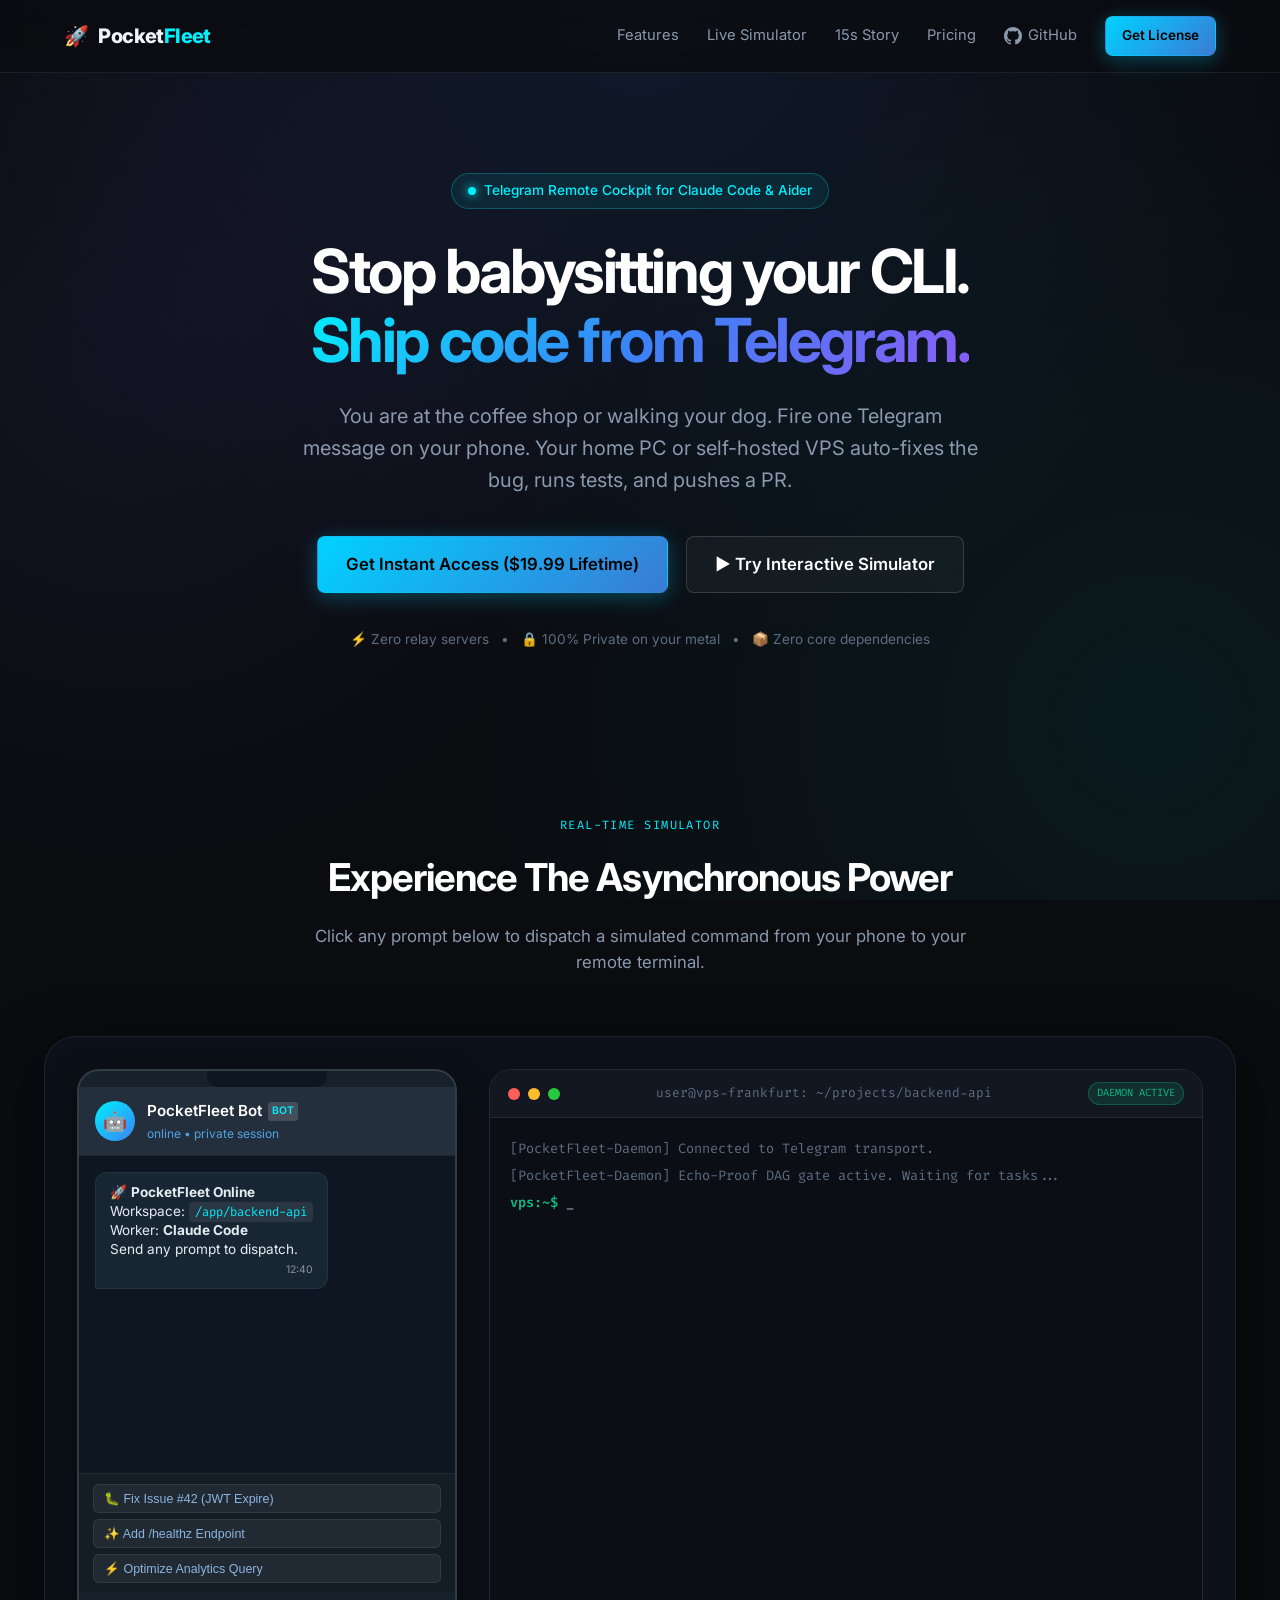
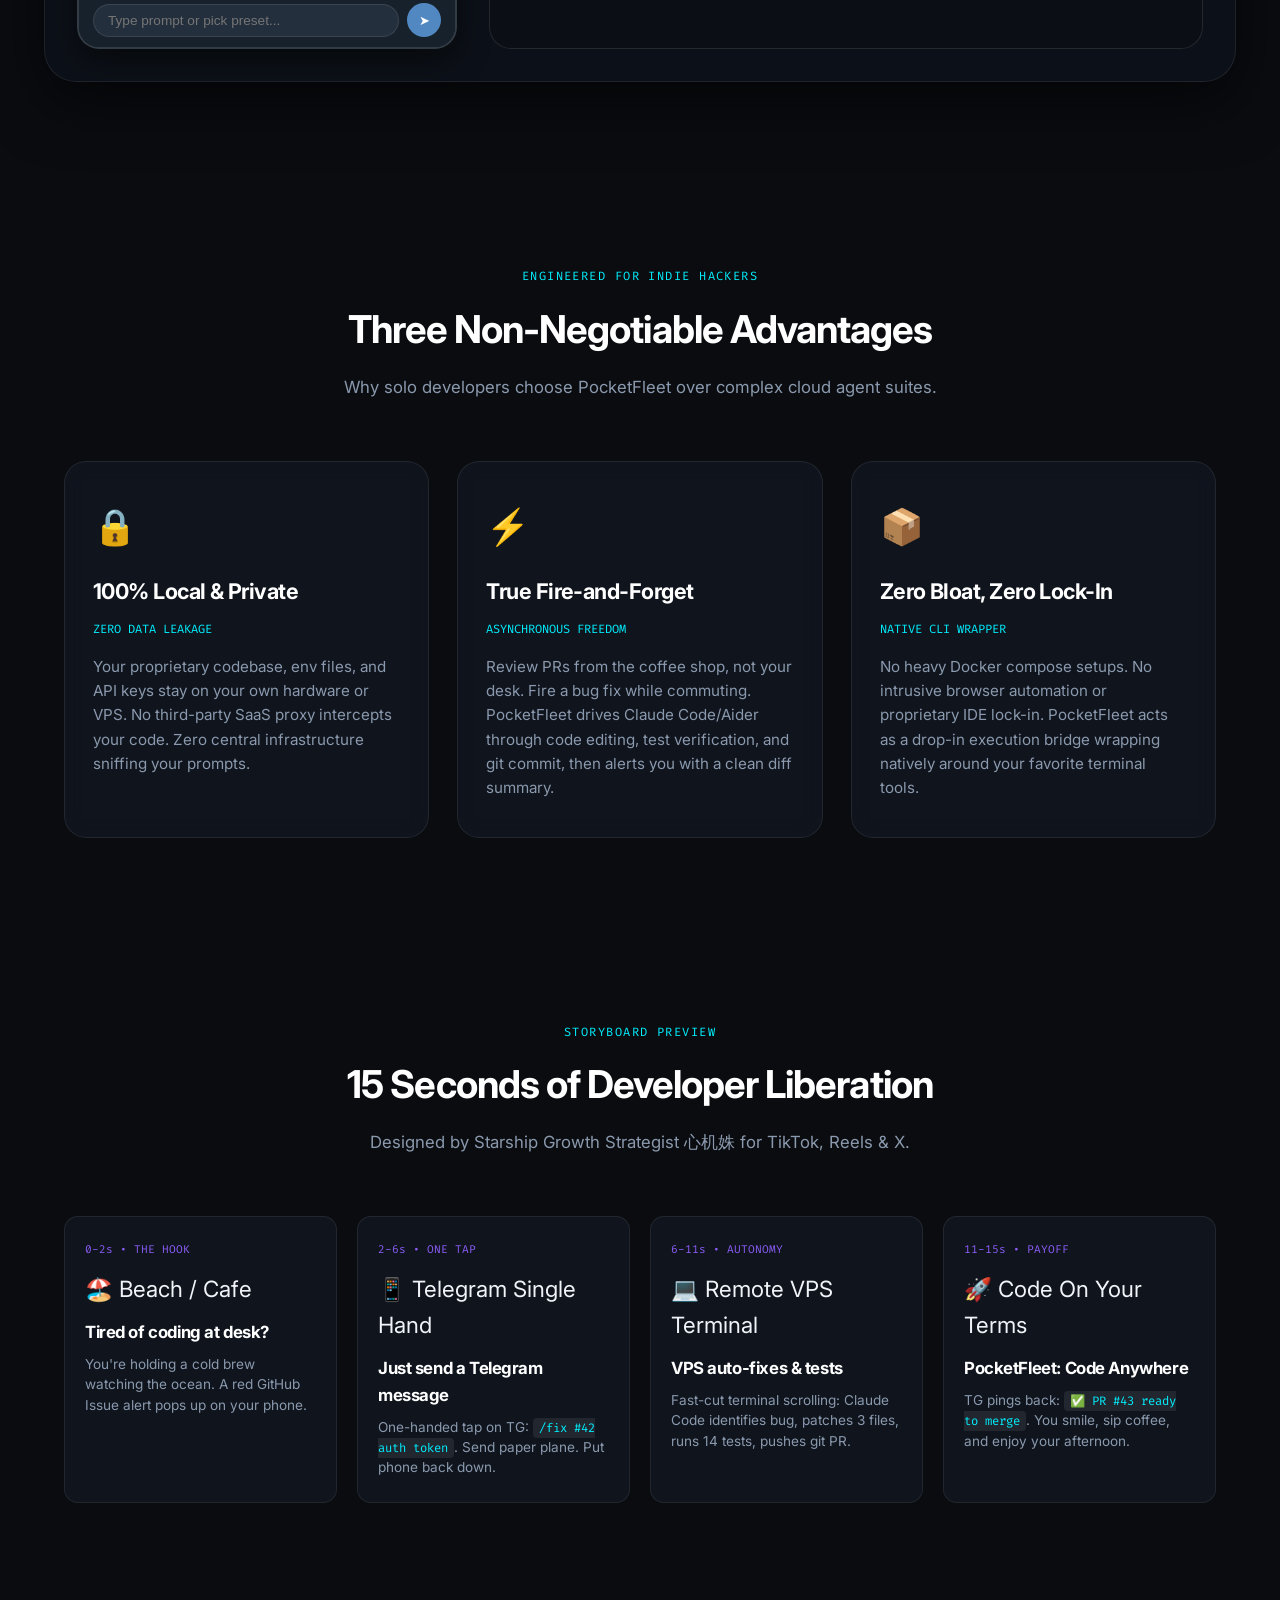
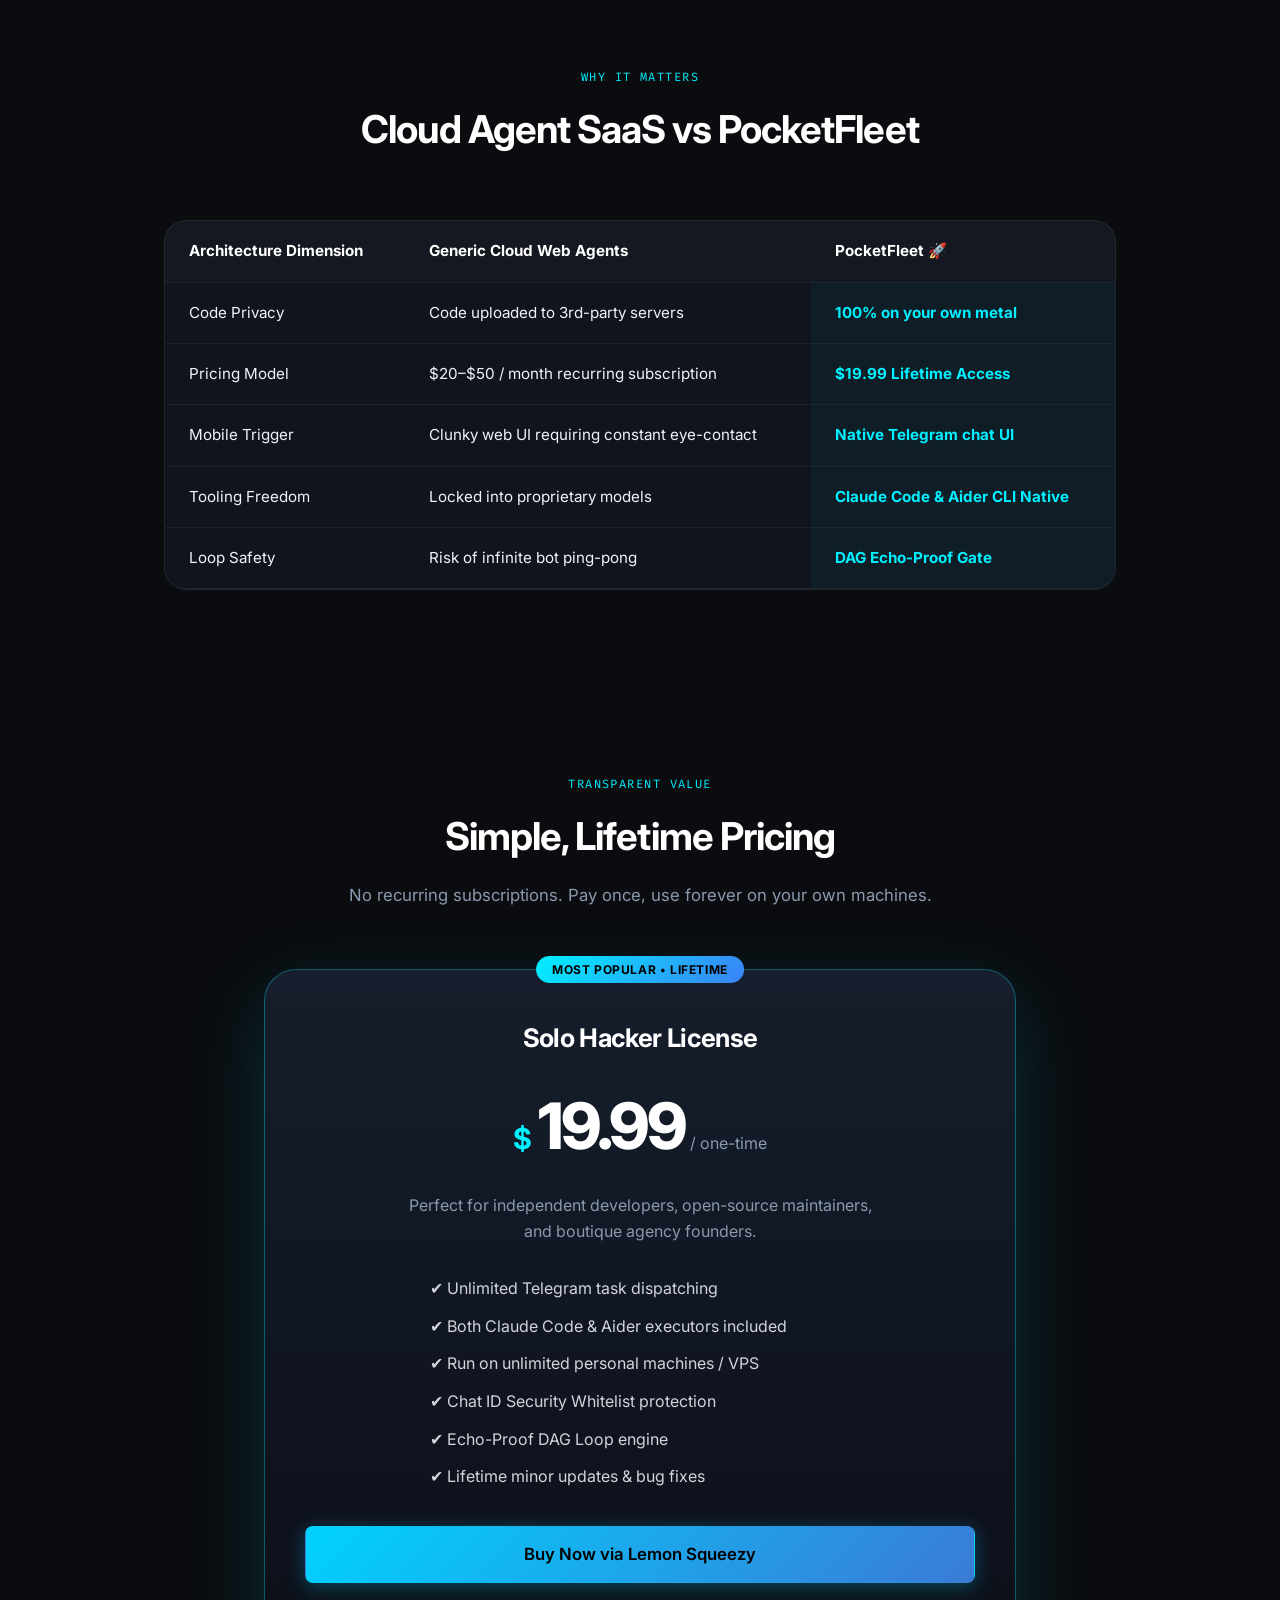
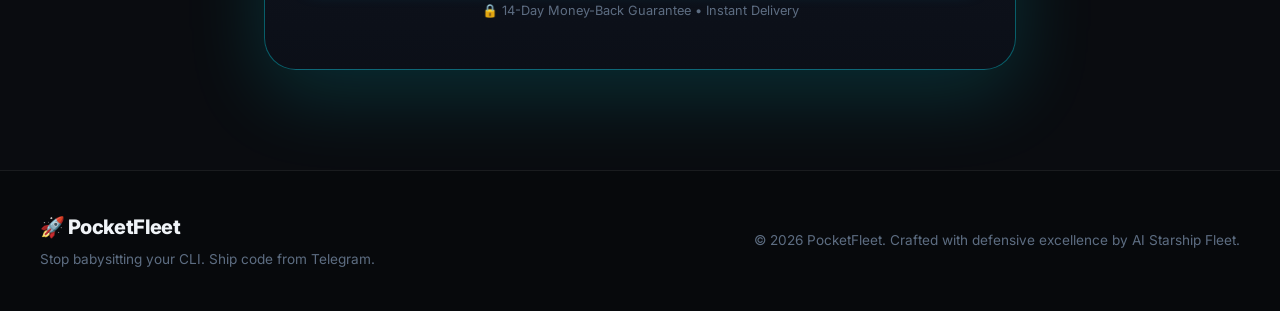
==== landing/index.html @ 8ffa45d2 "feat(phase2): complete interactive onboarding, security whitelist, landing page with live dual simul" ====
<!DOCTYPE html>
<html lang="en">
<head>
  <meta charset="UTF-8">
  <meta name="viewport" content="width=device-width, initial-scale=1.0">
  <title>PocketFleet — Stop babysitting your CLI. Ship code from Telegram.</title>
  <meta name="description" content="The lightweight Telegram remote cockpit for Claude Code & Aider. Dispatch coding tasks from your phone, let your local machine do the work.">
  <link rel="preconnect" href="https://fonts.googleapis.com">
  <link rel="preconnect" href="https://fonts.gstatic.com" crossorigin>
  <link href="https://fonts.googleapis.com/css2?family=Fira+Code:wght@400;500;600&family=Inter:wght@300;400;500;600;700;800&display=swap" rel="stylesheet">
  <link rel="stylesheet" href="style.css">
</head>
<body class="dark-mode">
  <!-- Nav -->
  <header class="navbar">
    <div class="nav-container">
      <a href="#" class="brand-logo">
        <span class="logo-icon">🚀</span>
        <span class="logo-text">Pocket<span>Fleet</span></span>
      </a>
      <nav class="nav-links">
        <a href="#features">Features</a>
        <a href="#demo">Live Simulator</a>
        <a href="#storyboard">15s Story</a>
        <a href="#pricing">Pricing</a>
        <a href="https://github.com/PocketFleet/PocketFleet" target="_blank" class="github-link">
          <svg class="gh-icon" viewBox="0 0 24 24" width="18" height="18"><path fill="currentColor" d="M12 0C5.37 0 0 5.37 0 12c0 5.31 3.435 9.795 8.205 11.385.6.105.825-.255.825-.57 0-.285-.015-1.23-.015-2.235-3.015.555-3.795-.735-4.035-1.41-.135-.345-.72-1.41-1.23-1.695-.42-.225-1.02-.78-.015-.795.945-.015 1.62.87 1.845 1.23 1.08 1.815 2.805 1.305 3.495.99.105-.78.42-1.305.765-1.605-2.67-.3-5.46-1.335-5.46-5.925 0-1.305.465-2.385 1.23-3.225-.12-.3-.54-1.53.12-3.18 0 0 1.005-.315 3.3 1.23.96-.27 1.98-.405 3-.405s2.04.135 3 .405c2.295-1.56 3.3-1.23 3.3-1.23.66 1.65.24 2.88.12 3.18.765.84 1.23 1.905 1.23 3.225 0 4.605-2.805 5.625-5.475 5.925.435.375.81 1.095.81 2.22 0 1.605-.015 2.895-.015 3.3 0 .315.225.69.825.57A12.02 12.02 0 0024 12c0-6.63-5.37-12-12-12z"/></svg>
          GitHub
        </a>
        <a href="#pricing" class="btn btn-primary btn-sm">Get License</a>
      </nav>
    </div>
  </header>

  <!-- Hero Section -->
  <section class="hero-section">
    <div class="glow-orb glow-top"></div>
    <div class="hero-container">
      <div class="badge-pill">
        <span class="badge-dot"></span>
        <span>Telegram Remote Cockpit for Claude Code & Aider</span>
      </div>
      <h1 class="hero-title">
        Stop babysitting your CLI.<br>
        <span class="gradient-text">Ship code from Telegram.</span>
      </h1>
      <p class="hero-subtitle">
        You are at the coffee shop or walking your dog. Fire one Telegram message on your phone.
        Your home PC or self-hosted VPS auto-fixes the bug, runs tests, and pushes a PR.
      </p>
      <div class="hero-cta-group">
        <a href="#pricing" class="btn btn-primary btn-lg pulse-glow">
          Get Instant Access ($19.99 Lifetime)
        </a>
        <a href="#demo" class="btn btn-outline btn-lg">
          ▶ Try Interactive Simulator
        </a>
      </div>
      <div class="hero-micro-meta">
        <span>⚡ Zero relay servers</span>
        <span>•</span>
        <span>🔒 100% Private on your metal</span>
        <span>•</span>
        <span>📦 Zero core dependencies</span>
      </div>
    </div>
  </section>

  <!-- Live Dual Interactive Simulator -->
  <section id="demo" class="demo-section">
    <div class="section-header">
      <span class="section-tag">REAL-TIME SIMULATOR</span>
      <h2>Experience The Asynchronous Power</h2>
      <p>Click any prompt below to dispatch a simulated command from your phone to your remote terminal.</p>
    </div>

    <div class="simulator-wrapper">
      <!-- Phone Telegram Mockup -->
      <div class="sim-phone">
        <div class="phone-notch"></div>
        <div class="tg-header">
          <div class="tg-avatar">🤖</div>
          <div class="tg-info">
            <div class="tg-name">PocketFleet Bot <span class="bot-badge">BOT</span></div>
            <div class="tg-status">online • private session</div>
          </div>
        </div>
        <div class="tg-chat-body" id="tgChatBody">
          <div class="chat-msg bot-msg">
            <div class="msg-content">
              🚀 <strong>PocketFleet Online</strong><br>
              Workspace: <code>/app/backend-api</code><br>
              Worker: <strong>Claude Code</strong><br>
              Send any prompt to dispatch.
            </div>
            <div class="msg-time">12:40</div>
          </div>
        </div>
        <div class="tg-presets">
          <button class="preset-btn" onclick="sendSimPrompt('fix issue #42: JWT expiry error')">
            🐛 Fix Issue #42 (JWT Expire)
          </button>
          <button class="preset-btn" onclick="sendSimPrompt('add healthcheck endpoint /healthz')">
            ✨ Add /healthz Endpoint
          </button>
          <button class="preset-btn" onclick="sendSimPrompt('optimize slow SQL query in analytics.py')">
            ⚡ Optimize Analytics Query
          </button>
        </div>
        <div class="tg-input-bar">
          <input type="text" id="tgInput" placeholder="Type prompt or pick preset..." readonly>
          <button class="tg-send-btn" id="tgSendBtn">➤</button>
        </div>
      </div>

      <!-- Remote Terminal Mockup -->
      <div class="sim-terminal">
        <div class="terminal-bar">
          <div class="term-dots">
            <span class="dot dot-red"></span>
            <span class="dot dot-yellow"></span>
            <span class="dot dot-green"></span>
          </div>
          <div class="term-title">user@vps-frankfurt: ~/projects/backend-api</div>
          <div class="term-status-pill">DAEMON ACTIVE</div>
        </div>
        <div class="terminal-body" id="termBody">
          <div class="term-line prefix">[PocketFleet-Daemon] Connected to Telegram transport.</div>
          <div class="term-line prefix">[PocketFleet-Daemon] Echo-Proof DAG gate active. Waiting for tasks...</div>
          <div class="term-line prompt-line" id="termCursorLine">
            <span class="term-prompt">vps:~$</span> <span class="cursor">_</span>
          </div>
        </div>
      </div>
    </div>
  </section>

  <!-- Three Killer Features -->
  <section id="features" class="features-section">
    <div class="section-header">
      <span class="section-tag">ENGINEERED FOR INDIE HACKERS</span>
      <h2>Three Non-Negotiable Advantages</h2>
      <p>Why solo developers choose PocketFleet over complex cloud agent suites.</p>
    </div>

    <div class="features-grid">
      <div class="feature-card">
        <div class="card-icon-glow">🔒</div>
        <h3>100% Local & Private</h3>
        <span class="feature-highlight">Zero Data Leakage</span>
        <p>
          Your proprietary codebase, env files, and API keys stay on your own hardware or VPS.
          No third-party SaaS proxy intercepts your code. Zero central infrastructure sniffing your prompts.
        </p>
      </div>

      <div class="feature-card">
        <div class="card-icon-glow">⚡</div>
        <h3>True Fire-and-Forget</h3>
        <span class="feature-highlight">Asynchronous Freedom</span>
        <p>
          Review PRs from the coffee shop, not your desk. Fire a bug fix while commuting.
          PocketFleet drives Claude Code/Aider through code editing, test verification, and git commit, then alerts you with a clean diff summary.
        </p>
      </div>

      <div class="feature-card">
        <div class="card-icon-glow">📦</div>
        <h3>Zero Bloat, Zero Lock-In</h3>
        <span class="feature-highlight">Native CLI Wrapper</span>
        <p>
          No heavy Docker compose setups. No intrusive browser automation or proprietary IDE lock-in.
          PocketFleet acts as a drop-in execution bridge wrapping natively around your favorite terminal tools.
        </p>
      </div>
    </div>
  </section>

  <!-- 15s Storyboard Showcase -->
  <section id="storyboard" class="storyboard-section">
    <div class="section-header">
      <span class="section-tag">STORYBOARD PREVIEW</span>
      <h2>15 Seconds of Developer Liberation</h2>
      <p>Designed by Starship Growth Strategist 心机姝 for TikTok, Reels & X.</p>
    </div>

    <div class="story-grid">
      <div class="story-card">
        <div class="story-badge">0-2s • THE HOOK</div>
        <div class="story-scene">🏖️ Beach / Cafe</div>
        <h4>Tired of coding at desk?</h4>
        <p>You're holding a cold brew watching the ocean. A red GitHub Issue alert pops up on your phone.</p>
      </div>
      <div class="story-card">
        <div class="story-badge">2-6s • ONE TAP</div>
        <div class="story-scene">📱 Telegram Single Hand</div>
        <h4>Just send a Telegram message</h4>
        <p>One-handed tap on TG: <code>/fix #42 auth token</code>. Send paper plane. Put phone back down.</p>
      </div>
      <div class="story-card">
        <div class="story-badge">6-11s • AUTONOMY</div>
        <div class="story-scene">💻 Remote VPS Terminal</div>
        <h4>VPS auto-fixes & tests</h4>
        <p>Fast-cut terminal scrolling: Claude Code identifies bug, patches 3 files, runs 14 tests, pushes git PR.</p>
      </div>
      <div class="story-card">
        <div class="story-badge">11-15s • PAYOFF</div>
        <div class="story-scene">🚀 Code On Your Terms</div>
        <h4>PocketFleet: Code Anywhere</h4>
        <p>TG pings back: <code>✅ PR #43 ready to merge</code>. You smile, sip coffee, and enjoy your afternoon.</p>
      </div>
    </div>
  </section>

  <!-- Comparison Table -->
  <section class="comparison-section">
    <div class="section-header">
      <span class="section-tag">WHY IT MATTERS</span>
      <h2>Cloud Agent SaaS vs PocketFleet</h2>
    </div>
    <div class="table-container">
      <table class="comparison-table">
        <thead>
          <tr>
            <th>Architecture Dimension</th>
            <th>Generic Cloud Web Agents</th>
            <th class="highlight-col">PocketFleet 🚀</th>
          </tr>
        </thead>
        <tbody>
          <tr>
            <td>Code Privacy</td>
            <td>Code uploaded to 3rd-party servers</td>
            <td class="highlight-col"><strong>100% on your own metal</strong></td>
          </tr>
          <tr>
            <td>Pricing Model</td>
            <td>$20–$50 / month recurring subscription</td>
            <td class="highlight-col"><strong>$19.99 Lifetime Access</strong></td>
          </tr>
          <tr>
            <td>Mobile Trigger</td>
            <td>Clunky web UI requiring constant eye-contact</td>
            <td class="highlight-col"><strong>Native Telegram chat UI</strong></td>
          </tr>
          <tr>
            <td>Tooling Freedom</td>
            <td>Locked into proprietary models</td>
            <td class="highlight-col"><strong>Claude Code & Aider CLI Native</strong></td>
          </tr>
          <tr>
            <td>Loop Safety</td>
            <td>Risk of infinite bot ping-pong</td>
            <td class="highlight-col"><strong>DAG Echo-Proof Gate</strong></td>
          </tr>
        </tbody>
      </table>
    </div>
  </section>

  <!-- Pricing -->
  <section id="pricing" class="pricing-section">
    <div class="section-header">
      <span class="section-tag">TRANSPARENT VALUE</span>
      <h2>Simple, Lifetime Pricing</h2>
      <p>No recurring subscriptions. Pay once, use forever on your own machines.</p>
    </div>

    <div class="pricing-cards-container">
      <div class="pricing-card featured-card">
        <div class="popular-tag">MOST POPULAR • LIFETIME</div>
        <h3 class="tier-name">Solo Hacker License</h3>
        <div class="price-block">
          <span class="currency">$</span>
          <span class="amount">19.99</span>
          <span class="period">/ one-time</span>
        </div>
        <p class="tier-desc">Perfect for independent developers, open-source maintainers, and boutique agency founders.</p>
        <ul class="tier-benefits">
          <li>✔ Unlimited Telegram task dispatching</li>
          <li>✔ Both Claude Code & Aider executors included</li>
          <li>✔ Run on unlimited personal machines / VPS</li>
          <li>✔ Chat ID Security Whitelist protection</li>
          <li>✔ Echo-Proof DAG Loop engine</li>
          <li>✔ Lifetime minor updates & bug fixes</li>
        </ul>
        <a href="https://lemonsqueezy.com" target="_blank" class="btn btn-primary btn-block btn-lg" id="buyButton">
          Buy Now via Lemon Squeezy
        </a>
        <div class="security-guarantee">🔒 14-Day Money-Back Guarantee • Instant Delivery</div>
      </div>
    </div>
  </section>

  <!-- Footer -->
  <footer class="footer">
    <div class="footer-container">
      <div class="footer-left">
        <div class="brand-logo">🚀 PocketFleet</div>
        <p class="footer-tagline">Stop babysitting your CLI. Ship code from Telegram.</p>
      </div>
      <div class="footer-right">
        <p>© 2026 PocketFleet. Crafted with defensive excellence by AI Starship Fleet.</p>
      </div>
    </div>
  </footer>

  <script src="app.js"></script>
</body>
</html>
---- landing/style.css ----
/* ==========================================================================
   PocketFleet Modern Hacker Aesthetic Design System
   ========================================================================== */

:root {
  --bg-primary: #0a0c10;
  --bg-secondary: #10141d;
  --bg-card: rgba(18, 23, 34, 0.75);
  --bg-card-hover: rgba(26, 33, 48, 0.85);
  --border-color: rgba(255, 255, 255, 0.08);
  --border-glow: rgba(0, 240, 255, 0.3);

  --text-main: #f0f4f8;
  --text-muted: #8a99ad;
  --text-sub: #5d6d82;

  --accent-cyan: #00f0ff;
  --accent-blue: #3b82f6;
  --accent-purple: #8b5cf6;
  --accent-green: #10b981;
  --accent-red: #ef4444;

  --font-sans: 'Inter', -apple-system, BlinkMacSystemFont, sans-serif;
  --font-mono: 'Fira Code', monospace;

  --radius-sm: 8px;
  --radius-md: 14px;
  --radius-lg: 22px;
  --radius-xl: 32px;
}

* {
  margin: 0;
  padding: 0;
  box-sizing: border-box;
}

html {
  scroll-behavior: smooth;
}

body.dark-mode {
  background-color: var(--bg-primary);
  color: var(--text-main);
  font-family: var(--font-sans);
  line-height: 1.6;
  overflow-x: hidden;
  background-image: 
    radial-gradient(circle at 50% 0%, rgba(59, 130, 246, 0.12) 0%, transparent 60%),
    radial-gradient(circle at 10% 40%, rgba(139, 92, 246, 0.08) 0%, transparent 40%),
    radial-gradient(circle at 90% 80%, rgba(0, 240, 255, 0.06) 0%, transparent 50%);
  background-attachment: fixed;
}

/* Typography & Utilities */
h1, h2, h3, h4 {
  font-weight: 700;
  color: #fff;
  letter-spacing: -0.025em;
}

.gradient-text {
  background: linear-gradient(135deg, #00f0ff 0%, #3b82f6 50%, #8b5cf6 100%);
  -webkit-background-clip: text;
  -webkit-text-fill-color: transparent;
}

a {
  color: inherit;
  text-decoration: none;
}

code {
  font-family: var(--font-mono);
  font-size: 0.9em;
  background: rgba(255, 255, 255, 0.08);
  padding: 2px 6px;
  border-radius: 4px;
  color: var(--accent-cyan);
}

/* Buttons */
.btn {
  display: inline-flex;
  align-items: center;
  justify-content: center;
  font-weight: 600;
  border-radius: var(--radius-sm);
  transition: all 0.25s ease;
  cursor: pointer;
  border: 1px solid transparent;
  font-family: var(--font-sans);
}

.btn-primary {
  background: linear-gradient(135deg, #00d2ff 0%, #3a7bd5 100%);
  color: #000;
  box-shadow: 0 4px 20px rgba(0, 210, 255, 0.3);
}

.btn-primary:hover {
  transform: translateY(-2px);
  box-shadow: 0 8px 30px rgba(0, 210, 255, 0.5);
  background: linear-gradient(135deg, #33dcff 0%, #4a8deb 100%);
}

.btn-outline {
  background: rgba(255, 255, 255, 0.04);
  color: #fff;
  border-color: rgba(255, 255, 255, 0.15);
  backdrop-filter: blur(8px);
}

.btn-outline:hover {
  background: rgba(255, 255, 255, 0.1);
  border-color: var(--accent-cyan);
}

.btn-sm {
  padding: 8px 16px;
  font-size: 0.85rem;
}

.btn-lg {
  padding: 14px 28px;
  font-size: 1.05rem;
}

.btn-block {
  width: 100%;
}

.pulse-glow {
  animation: pulse-glow-anim 2.5s infinite;
}

@keyframes pulse-glow-anim {
  0%, 100% { box-shadow: 0 0 15px rgba(0, 240, 255, 0.3); }
  50% { box-shadow: 0 0 35px rgba(0, 240, 255, 0.6); }
}

/* Navbar */
.navbar {
  position: sticky;
  top: 0;
  z-index: 100;
  background: rgba(10, 12, 16, 0.8);
  backdrop-filter: blur(12px);
  border-bottom: 1px solid var(--border-color);
}

.nav-container {
  max-width: 1200px;
  margin: 0 auto;
  padding: 16px 24px;
  display: flex;
  align-items: center;
  justify-content: space-between;
}

.brand-logo {
  display: flex;
  align-items: center;
  gap: 10px;
  font-weight: 800;
  font-size: 1.25rem;
  letter-spacing: -0.03em;
}

.brand-logo .logo-text span {
  color: var(--accent-cyan);
}

.nav-links {
  display: flex;
  align-items: center;
  gap: 28px;
  font-size: 0.92rem;
  color: var(--text-muted);
}

.nav-links a:hover {
  color: var(--accent-cyan);
}

.github-link {
  display: inline-flex;
  align-items: center;
  gap: 6px;
}

/* Hero Section */
.hero-section {
  position: relative;
  padding: 100px 24px 80px;
  text-align: center;
  overflow: hidden;
}

.hero-container {
  max-width: 860px;
  margin: 0 auto;
}

.badge-pill {
  display: inline-flex;
  align-items: center;
  gap: 8px;
  padding: 6px 16px;
  border-radius: 999px;
  background: rgba(0, 240, 255, 0.08);
  border: 1px solid rgba(0, 240, 255, 0.25);
  font-size: 0.85rem;
  color: var(--accent-cyan);
  margin-bottom: 28px;
  font-weight: 500;
}

.badge-dot {
  width: 8px;
  height: 8px;
  border-radius: 50%;
  background: var(--accent-cyan);
  box-shadow: 0 0 10px var(--accent-cyan);
}

.hero-title {
  font-size: 3.8rem;
  line-height: 1.15;
  margin-bottom: 24px;
  letter-spacing: -0.04em;
}

.hero-subtitle {
  font-size: 1.25rem;
  color: var(--text-muted);
  max-width: 680px;
  margin: 0 auto 40px;
}

.hero-cta-group {
  display: flex;
  justify-content: center;
  gap: 18px;
  margin-bottom: 36px;
  flex-wrap: wrap;
}

.hero-micro-meta {
  display: flex;
  justify-content: center;
  gap: 12px;
  font-size: 0.85rem;
  color: var(--text-sub);
}

/* Section Header */
.section-header {
  text-align: center;
  max-width: 700px;
  margin: 0 auto 60px;
}

.section-tag {
  display: inline-block;
  font-size: 0.75rem;
  font-family: var(--font-mono);
  color: var(--accent-cyan);
  letter-spacing: 0.12em;
  margin-bottom: 12px;
  text-transform: uppercase;
}

.section-header h2 {
  font-size: 2.4rem;
  margin-bottom: 14px;
}

.section-header p {
  color: var(--text-muted);
  font-size: 1.05rem;
}

/* Live Simulator */
.demo-section {
  padding: 80px 24px;
  max-width: 1240px;
  margin: 0 auto;
}

.simulator-wrapper {
  display: grid;
  grid-template-columns: 380px 1fr;
  gap: 32px;
  background: rgba(14, 18, 27, 0.85);
  padding: 32px;
  border-radius: var(--radius-xl);
  border: 1px solid var(--border-color);
  box-shadow: 0 20px 60px rgba(0, 0, 0, 0.6);
  backdrop-filter: blur(16px);
}

/* Phone Mockup */
.sim-phone {
  background: #17212b;
  border-radius: var(--radius-lg);
  border: 2px solid rgba(255, 255, 255, 0.12);
  display: flex;
  flex-direction: column;
  height: 580px;
  box-shadow: 0 10px 30px rgba(0,0,0,0.5);
  overflow: hidden;
}

.phone-notch {
  width: 120px;
  height: 16px;
  background: #0e1621;
  border-radius: 0 0 10px 10px;
  margin: 0 auto;
}

.tg-header {
  padding: 12px 16px;
  background: #242f3d;
  display: flex;
  align-items: center;
  gap: 12px;
  border-bottom: 1px solid rgba(0,0,0,0.2);
}

.tg-avatar {
  width: 40px;
  height: 40px;
  border-radius: 50%;
  background: linear-gradient(135deg, #00f0ff, #3b82f6);
  display: flex;
  align-items: center;
  justify-content: center;
  font-size: 1.2rem;
}

.tg-name {
  font-weight: 600;
  font-size: 0.95rem;
  color: #fff;
  display: flex;
  align-items: center;
  gap: 6px;
}

.bot-badge {
  font-size: 0.65rem;
  background: rgba(255, 255, 255, 0.15);
  padding: 1px 4px;
  border-radius: 3px;
  color: var(--accent-cyan);
}

.tg-status {
  font-size: 0.75rem;
  color: #4fa3e3;
}

.tg-chat-body {
  flex: 1;
  padding: 16px;
  overflow-y: auto;
  display: flex;
  flex-direction: column;
  gap: 12px;
  background: #0e1621;
}

.chat-msg {
  max-width: 85%;
  padding: 10px 14px;
  border-radius: 12px;
  font-size: 0.85rem;
  line-height: 1.4;
  position: relative;
  word-break: break-word;
}

.user-msg {
  align-self: flex-end;
  background: #2b5278;
  color: #fff;
  border-bottom-right-radius: 2px;
}

.bot-msg {
  align-self: flex-start;
  background: #182533;
  color: #e4ecf2;
  border-bottom-left-radius: 2px;
  border: 1px solid rgba(255,255,255,0.06);
}

.msg-time {
  font-size: 0.65rem;
  color: rgba(255,255,255,0.5);
  text-align: right;
  margin-top: 4px;
}

.tg-presets {
  padding: 10px 14px;
  background: #141c26;
  border-top: 1px solid rgba(255,255,255,0.05);
  display: flex;
  flex-direction: column;
  gap: 6px;
}

.preset-btn {
  background: rgba(255,255,255,0.06);
  border: 1px solid rgba(255,255,255,0.08);
  border-radius: 6px;
  color: #8bb5e0;
  padding: 6px 10px;
  font-size: 0.78rem;
  text-align: left;
  cursor: pointer;
  transition: all 0.2s ease;
}

.preset-btn:hover {
  background: rgba(0, 240, 255, 0.15);
  color: var(--accent-cyan);
  border-color: rgba(0, 240, 255, 0.3);
}

.tg-input-bar {
  padding: 10px 14px;
  background: #17212b;
  display: flex;
  gap: 8px;
  align-items: center;
}

.tg-input-bar input {
  flex: 1;
  background: #242f3d;
  border: 1px solid rgba(255,255,255,0.1);
  border-radius: 18px;
  padding: 8px 14px;
  color: #fff;
  font-size: 0.85rem;
  outline: none;
}

.tg-send-btn {
  width: 34px;
  height: 34px;
  border-radius: 50%;
  background: #5288c1;
  border: none;
  color: #fff;
  cursor: pointer;
}

/* Terminal Mockup */
.sim-terminal {
  background: #0b0e14;
  border-radius: var(--radius-lg);
  border: 1px solid rgba(255,255,255,0.1);
  display: flex;
  flex-direction: column;
  height: 580px;
  font-family: var(--font-mono);
  overflow: hidden;
}

.terminal-bar {
  padding: 12px 18px;
  background: #121721;
  border-bottom: 1px solid rgba(255,255,255,0.08);
  display: flex;
  align-items: center;
  justify-content: space-between;
}

.term-dots {
  display: flex;
  gap: 8px;
}

.dot {
  width: 12px;
  height: 12px;
  border-radius: 50%;
}

.dot-red { background: #ff5f56; }
.dot-yellow { background: #ffbd2e; }
.dot-green { background: #27c93f; }

.term-title {
  font-size: 0.8rem;
  color: var(--text-sub);
}

.term-status-pill {
  font-size: 0.65rem;
  padding: 2px 8px;
  border-radius: 999px;
  background: rgba(16, 185, 129, 0.15);
  color: var(--accent-green);
  border: 1px solid rgba(16, 185, 129, 0.3);
}

.terminal-body {
  flex: 1;
  padding: 20px;
  overflow-y: auto;
  font-size: 0.85rem;
  line-height: 1.55;
  display: flex;
  flex-direction: column;
  gap: 6px;
}

.term-line {
  color: #a0aec0;
}

.term-line.prefix {
  color: var(--text-sub);
}

.term-line.cyan { color: var(--accent-cyan); }
.term-line.green { color: var(--accent-green); }
.term-line.yellow { color: #f59e0b; }

.term-prompt {
  color: #10b981;
  font-weight: 600;
}

.cursor {
  animation: blink 1s step-start infinite;
}

@keyframes blink {
  50% { opacity: 0; }
}

/* Features Section */
.features-section {
  padding: 100px 24px;
  max-width: 1200px;
  margin: 0 auto;
}

.features-grid {
  display: grid;
  grid-template-columns: repeat(3, 1fr);
  gap: 28px;
}

.feature-card {
  background: var(--bg-card);
  border: 1px solid var(--border-color);
  padding: 36px 28px;
  border-radius: var(--radius-lg);
  transition: all 0.3s ease;
  position: relative;
  backdrop-filter: blur(10px);
}

.feature-card:hover {
  background: var(--bg-card-hover);
  border-color: var(--border-glow);
  transform: translateY(-4px);
}

.card-icon-glow {
  font-size: 2.2rem;
  margin-bottom: 20px;
}

.feature-card h3 {
  font-size: 1.35rem;
  margin-bottom: 6px;
}

.feature-highlight {
  display: inline-block;
  font-size: 0.75rem;
  font-family: var(--font-mono);
  color: var(--accent-cyan);
  text-transform: uppercase;
  margin-bottom: 16px;
}

.feature-card p {
  color: var(--text-muted);
  font-size: 0.95rem;
}

/* 15s Storyboard */
.storyboard-section {
  padding: 80px 24px;
  max-width: 1200px;
  margin: 0 auto;
}

.story-grid {
  display: grid;
  grid-template-columns: repeat(4, 1fr);
  gap: 20px;
}

.story-card {
  background: var(--bg-card);
  border: 1px solid var(--border-color);
  padding: 24px 20px;
  border-radius: var(--radius-md);
  position: relative;
}

.story-badge {
  font-size: 0.7rem;
  font-family: var(--font-mono);
  color: var(--accent-purple);
  margin-bottom: 12px;
}

.story-scene {
  font-size: 1.4rem;
  margin-bottom: 12px;
}

.story-card h4 {
  font-size: 1.05rem;
  margin-bottom: 8px;
}

.story-card p {
  color: var(--text-muted);
  font-size: 0.85rem;
  line-height: 1.5;
}

/* Comparison Table */
.comparison-section {
  padding: 80px 24px;
  max-width: 1000px;
  margin: 0 auto;
}

.table-container {
  overflow-x: auto;
  border-radius: var(--radius-lg);
  border: 1px solid var(--border-color);
  background: var(--bg-card);
}

.comparison-table {
  width: 100%;
  border-collapse: collapse;
  text-align: left;
}

.comparison-table th, .comparison-table td {
  padding: 18px 24px;
  border-bottom: 1px solid rgba(255, 255, 255, 0.05);
  font-size: 0.95rem;
}

.comparison-table th {
  background: rgba(255, 255, 255, 0.02);
  color: #fff;
}

.highlight-col {
  background: rgba(0, 240, 255, 0.04);
  color: var(--accent-cyan);
}

/* Pricing Section */
.pricing-section {
  padding: 100px 24px;
  max-width: 800px;
  margin: 0 auto;
}

.pricing-card {
  background: linear-gradient(180deg, rgba(24, 32, 48, 0.9) 0%, rgba(12, 16, 25, 0.95) 100%);
  border: 1px solid rgba(0, 240, 255, 0.35);
  border-radius: var(--radius-xl);
  padding: 48px 40px;
  position: relative;
  box-shadow: 0 25px 80px rgba(0, 240, 255, 0.15);
  text-align: center;
}

.popular-tag {
  position: absolute;
  top: -14px;
  left: 50%;
  transform: translateX(-50%);
  background: linear-gradient(135deg, #00f0ff, #3b82f6);
  color: #000;
  font-size: 0.75rem;
  font-weight: 700;
  padding: 4px 16px;
  border-radius: 999px;
  letter-spacing: 0.05em;
}

.tier-name {
  font-size: 1.6rem;
  margin-bottom: 16px;
}

.price-block {
  display: flex;
  align-items: baseline;
  justify-content: center;
  gap: 6px;
  margin-bottom: 16px;
}

.price-block .currency {
  font-size: 1.8rem;
  font-weight: 700;
  color: var(--accent-cyan);
}

.price-block .amount {
  font-size: 4rem;
  font-weight: 800;
  letter-spacing: -0.04em;
  color: #fff;
}

.price-block .period {
  color: var(--text-muted);
  font-size: 1rem;
}

.tier-desc {
  color: var(--text-muted);
  margin-bottom: 32px;
  max-width: 480px;
  margin-left: auto;
  margin-right: auto;
}

.tier-benefits {
  list-style: none;
  text-align: left;
  max-width: 420px;
  margin: 0 auto 36px;
  display: flex;
  flex-direction: column;
  gap: 12px;
  color: #d1d5db;
}

.security-guarantee {
  font-size: 0.8rem;
  color: var(--text-sub);
  margin-top: 18px;
}

/* Footer */
.footer {
  border-top: 1px solid var(--border-color);
  padding: 40px 24px;
  background: #07090c;
}

.footer-container {
  max-width: 1200px;
  margin: 0 auto;
  display: flex;
  justify-content: space-between;
  align-items: center;
  flex-wrap: wrap;
  gap: 20px;
}

.footer-tagline {
  color: var(--text-sub);
  font-size: 0.85rem;
  margin-top: 6px;
}

.footer-right p {
  color: var(--text-sub);
  font-size: 0.85rem;
}

/* Responsive */
@media (max-width: 900px) {
  .simulator-wrapper {
    grid-template-columns: 1fr;
  }
  .features-grid, .story-grid {
    grid-template-columns: 1fr;
  }
  .hero-title {
    font-size: 2.5rem;
  }
}
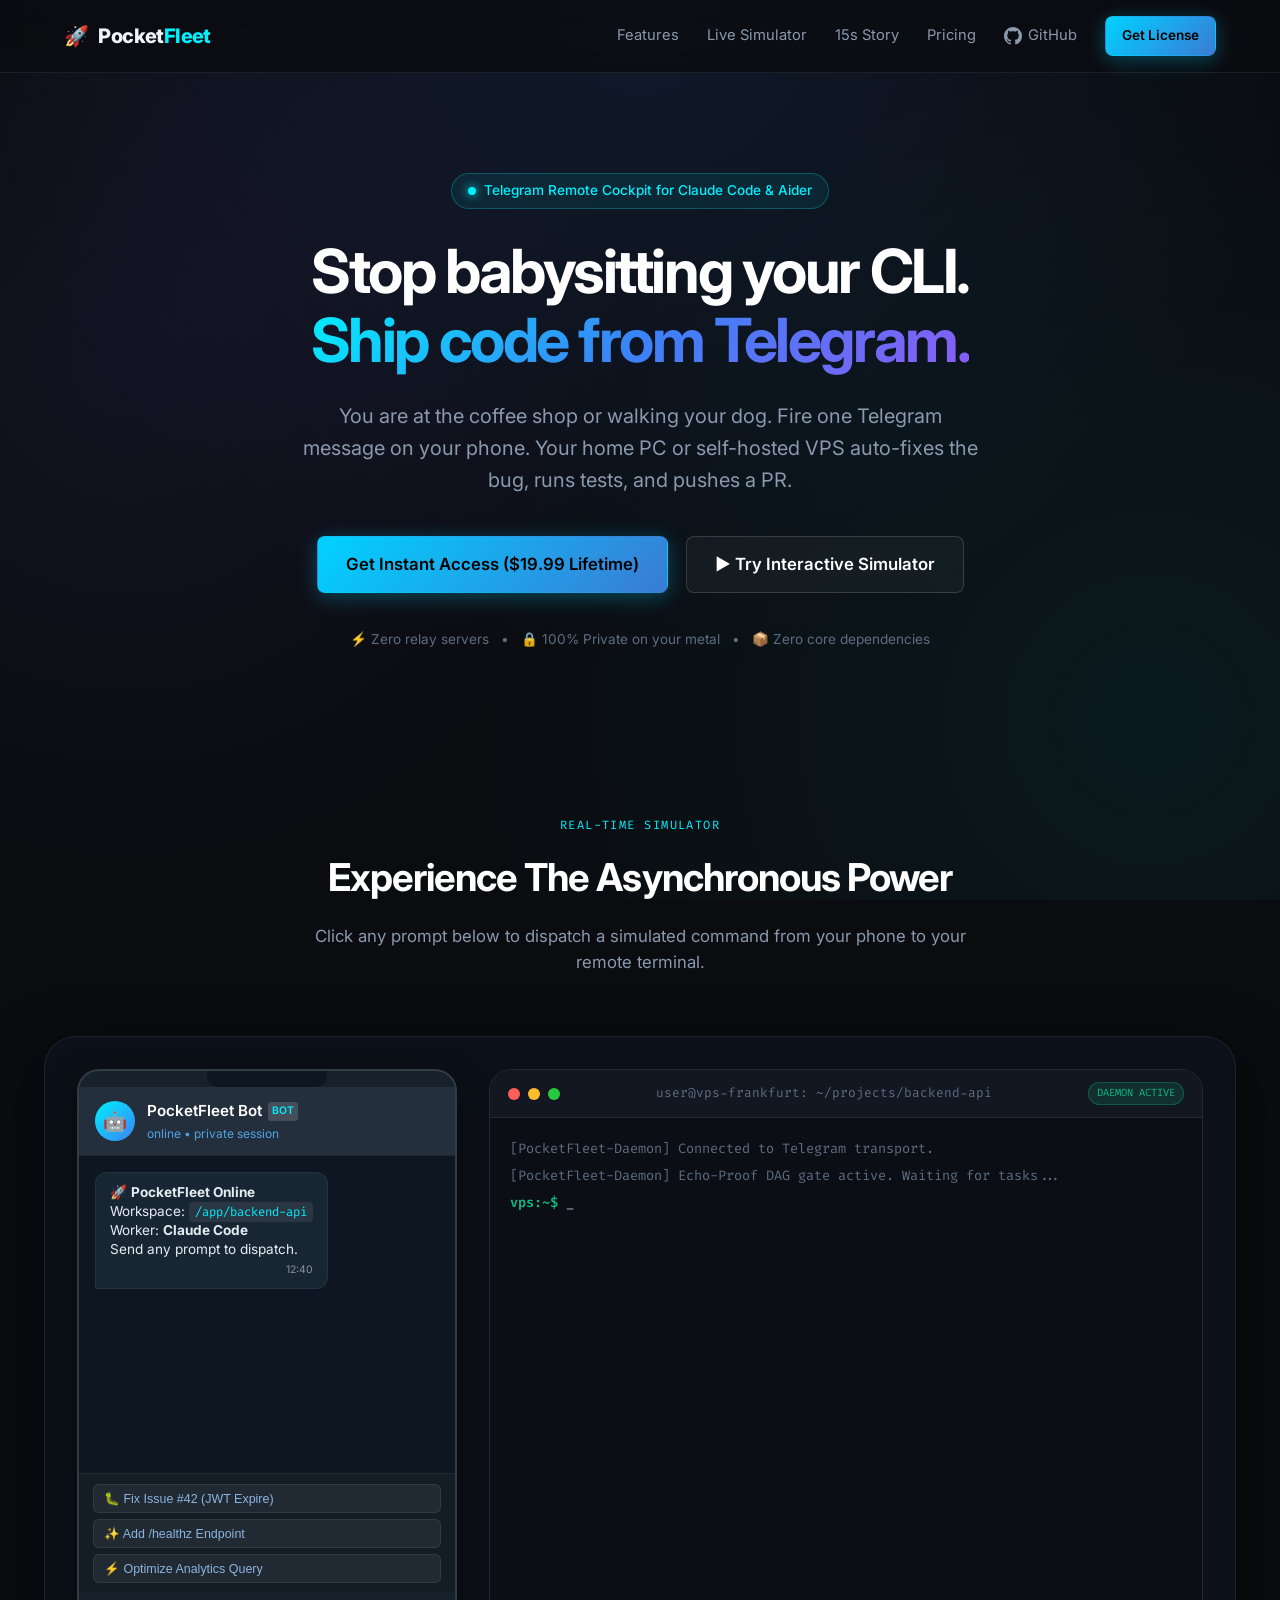
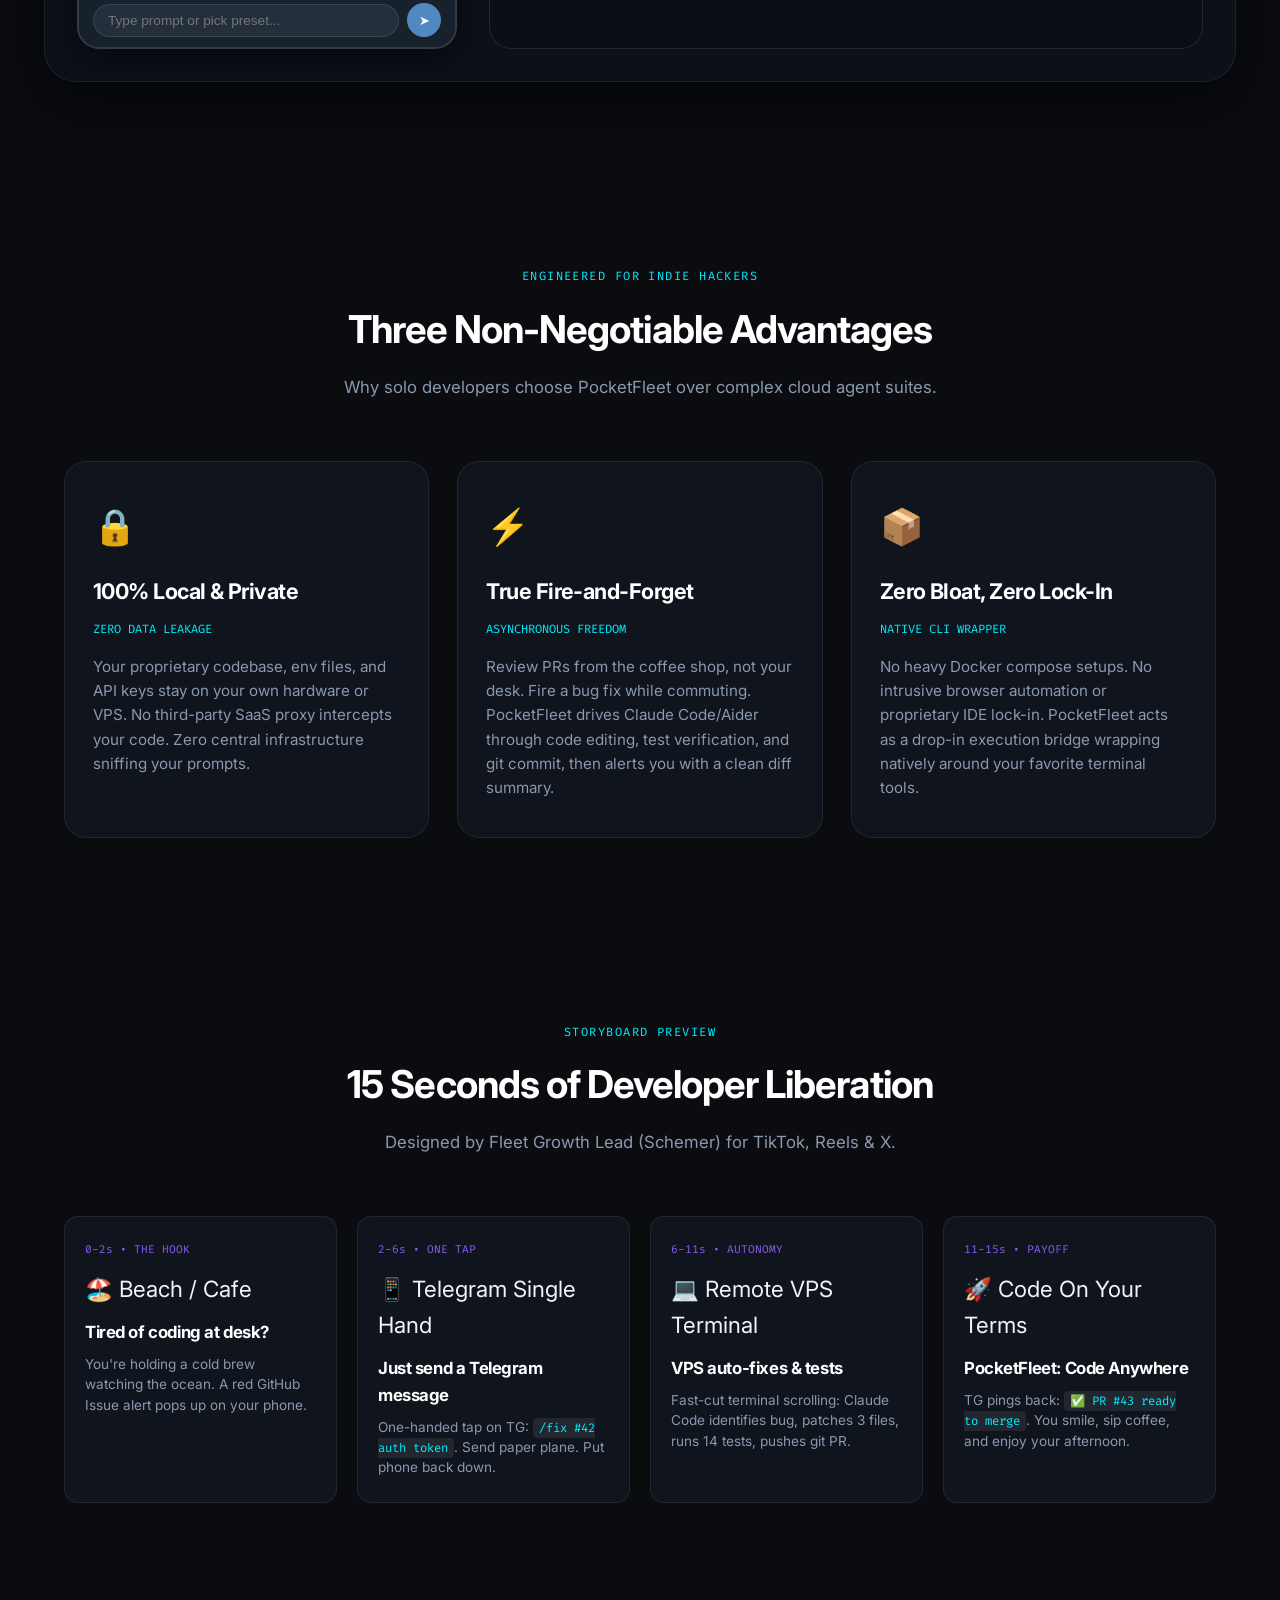
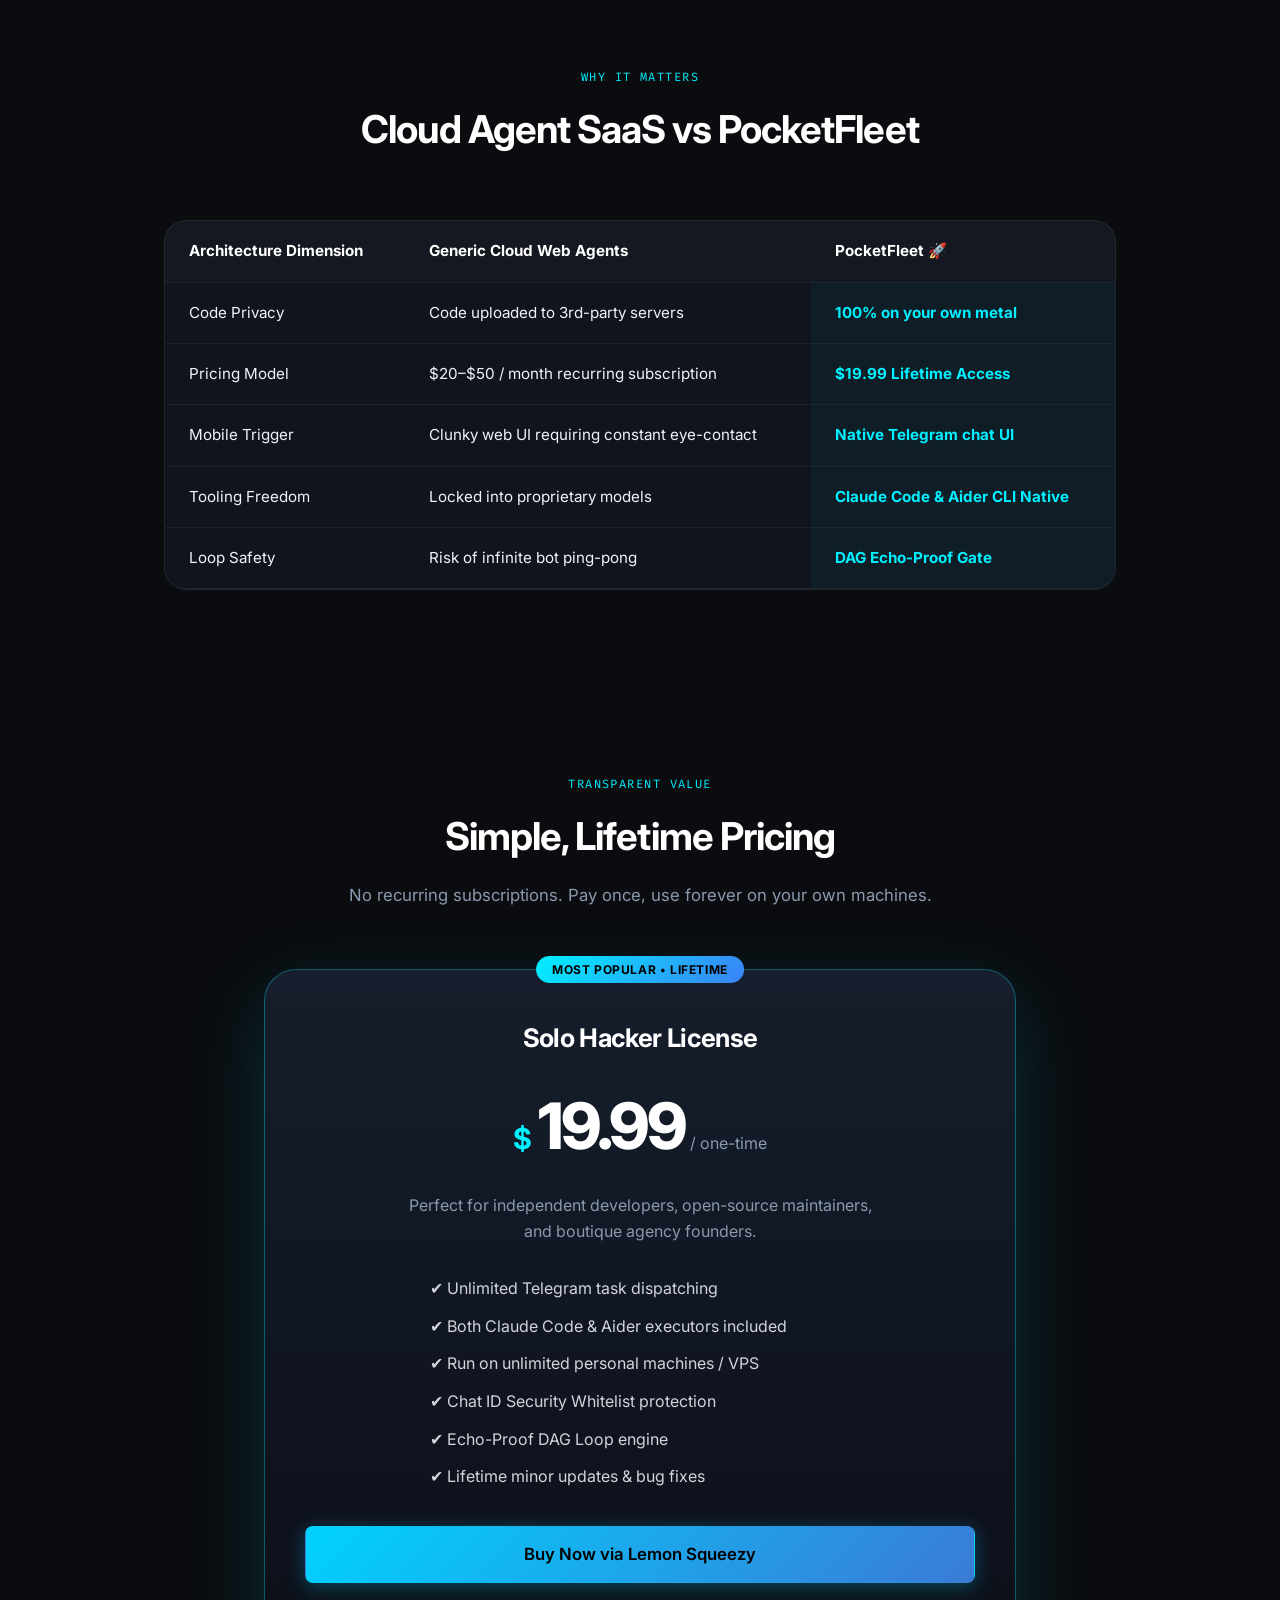
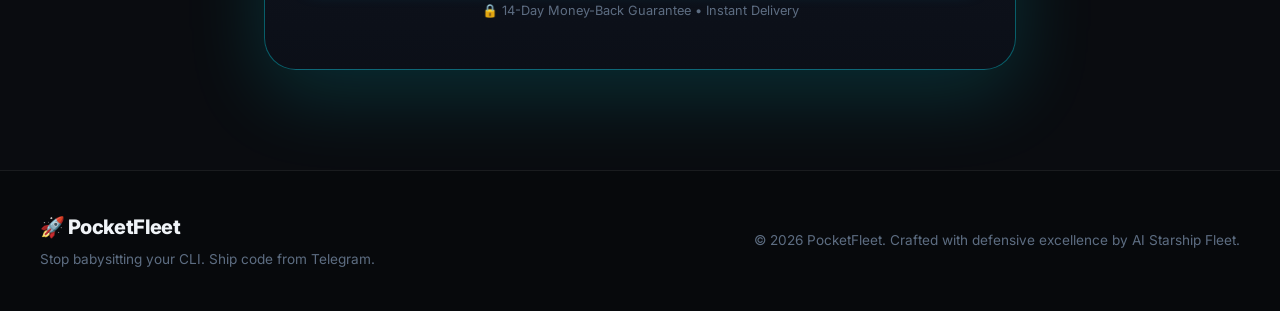
==== commit 89e74fee: "chore(i18n): sanitize repository for 100% native English and international open-source standards" ====
--- a/landing/index.html
+++ b/landing/index.html
@@ -23,7 +23,7 @@
         <a href="#demo">Live Simulator</a>
         <a href="#storyboard">15s Story</a>
         <a href="#pricing">Pricing</a>
-        <a href="https://github.com/PocketFleet/PocketFleet" target="_blank" class="github-link">
+        <a href="https://github.com/fionhua/PocketFleet" target="_blank" class="github-link">
           <svg class="gh-icon" viewBox="0 0 24 24" width="18" height="18"><path fill="currentColor" d="M12 0C5.37 0 0 5.37 0 12c0 5.31 3.435 9.795 8.205 11.385.6.105.825-.255.825-.57 0-.285-.015-1.23-.015-2.235-3.015.555-3.795-.735-4.035-1.41-.135-.345-.72-1.41-1.23-1.695-.42-.225-1.02-.78-.015-.795.945-.015 1.62.87 1.845 1.23 1.08 1.815 2.805 1.305 3.495.99.105-.78.42-1.305.765-1.605-2.67-.3-5.46-1.335-5.46-5.925 0-1.305.465-2.385 1.23-3.225-.12-.3-.54-1.53.12-3.18 0 0 1.005-.315 3.3 1.23.96-.27 1.98-.405 3-.405s2.04.135 3 .405c2.295-1.56 3.3-1.23 3.3-1.23.66 1.65.24 2.88.12 3.18.765.84 1.23 1.905 1.23 3.225 0 4.605-2.805 5.625-5.475 5.925.435.375.81 1.095.81 2.22 0 1.605-.015 2.895-.015 3.3 0 .315.225.69.825.57A12.02 12.02 0 0024 12c0-6.63-5.37-12-12-12z"/></svg>
           GitHub
         </a>
@@ -181,7 +181,7 @@
     <div class="section-header">
       <span class="section-tag">STORYBOARD PREVIEW</span>
       <h2>15 Seconds of Developer Liberation</h2>
-      <p>Designed by Starship Growth Strategist 心机姝 for TikTok, Reels & X.</p>
+      <p>Designed by Fleet Growth Lead (Schemer) for TikTok, Reels & X.</p>
     </div>
 
     <div class="story-grid">
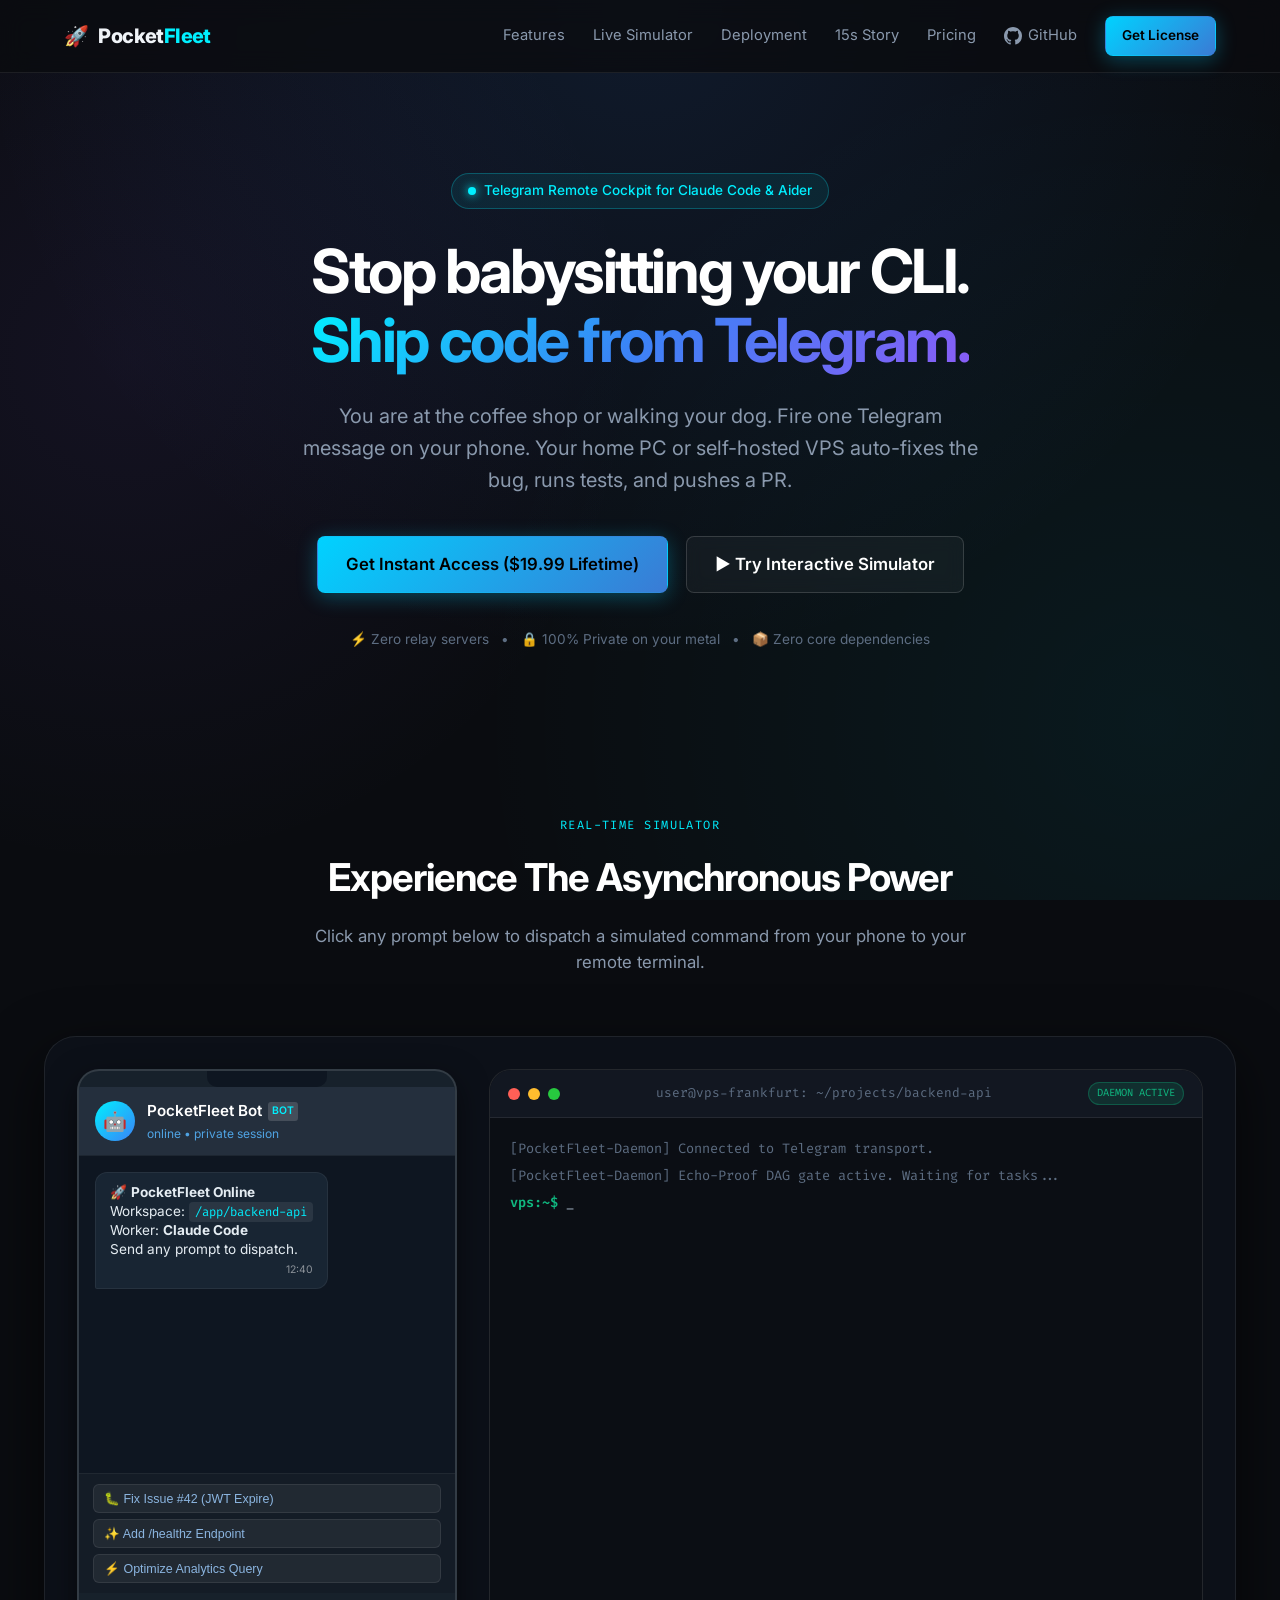
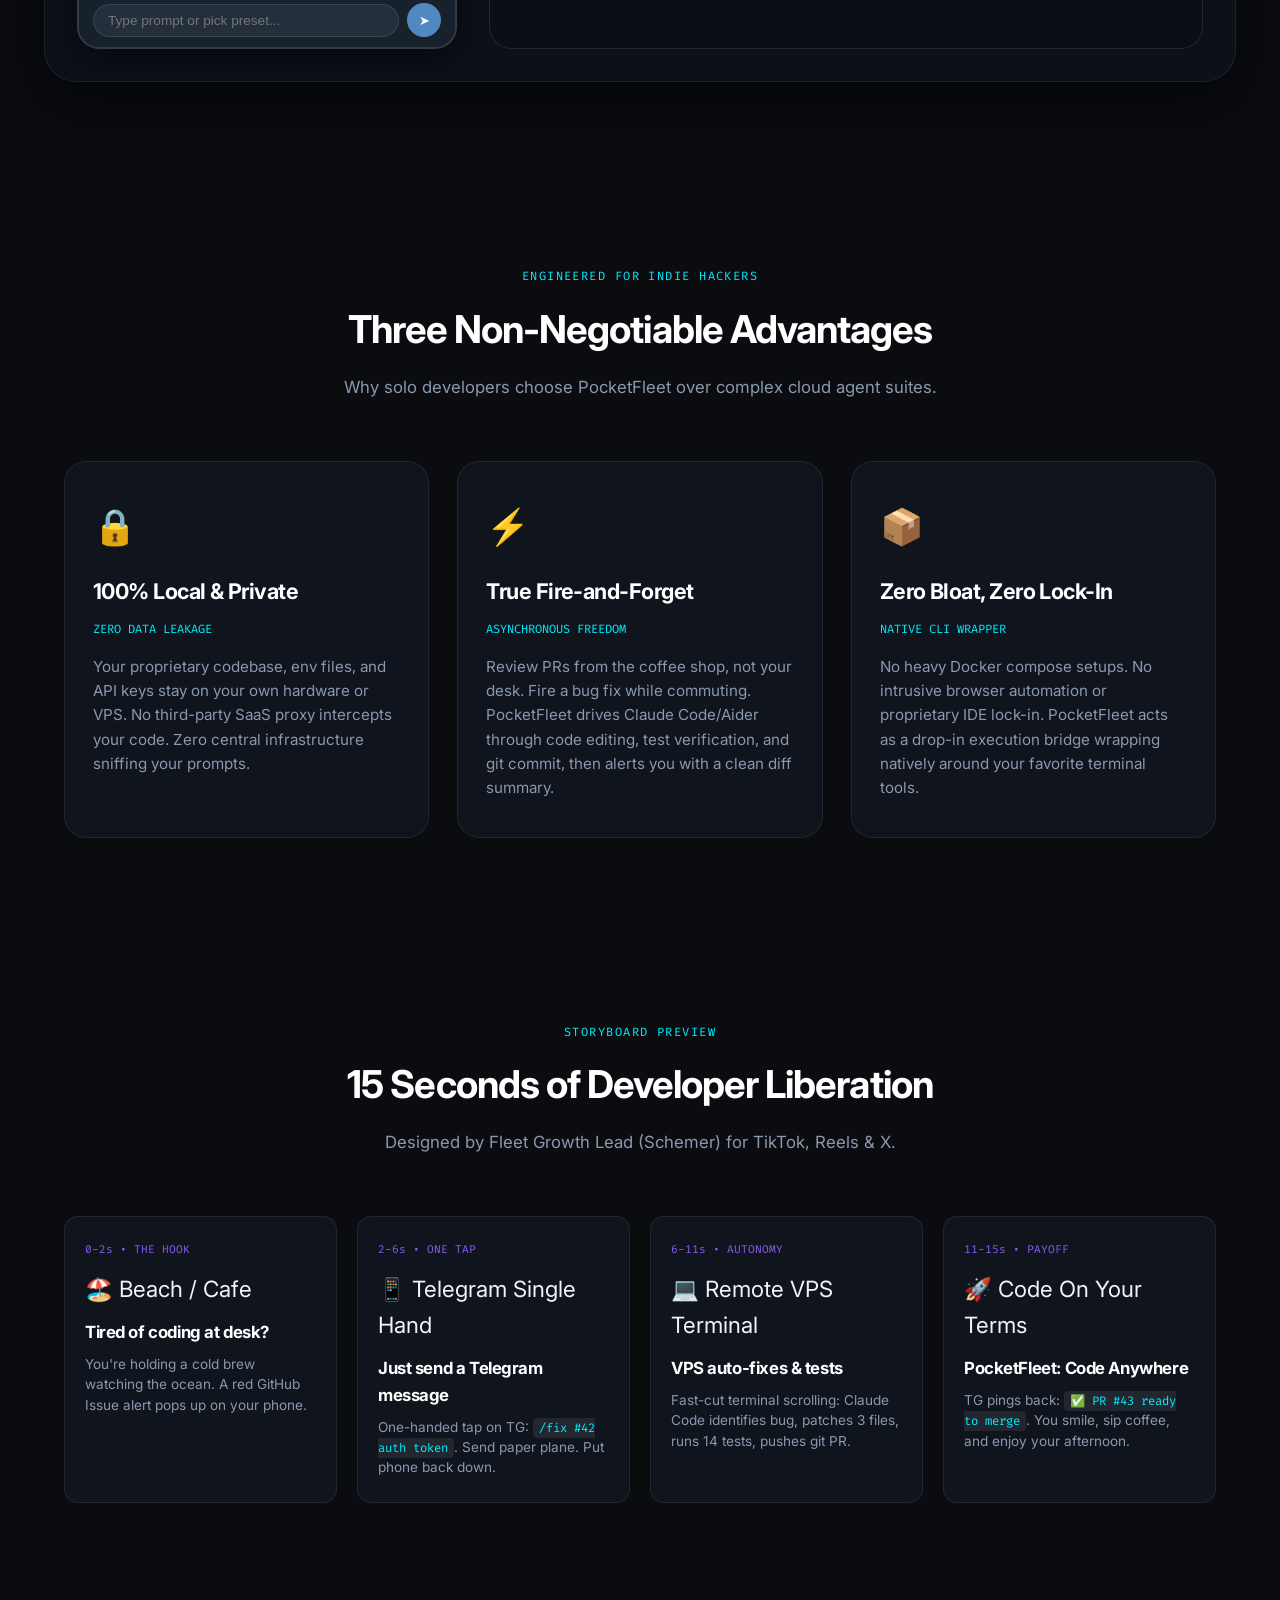
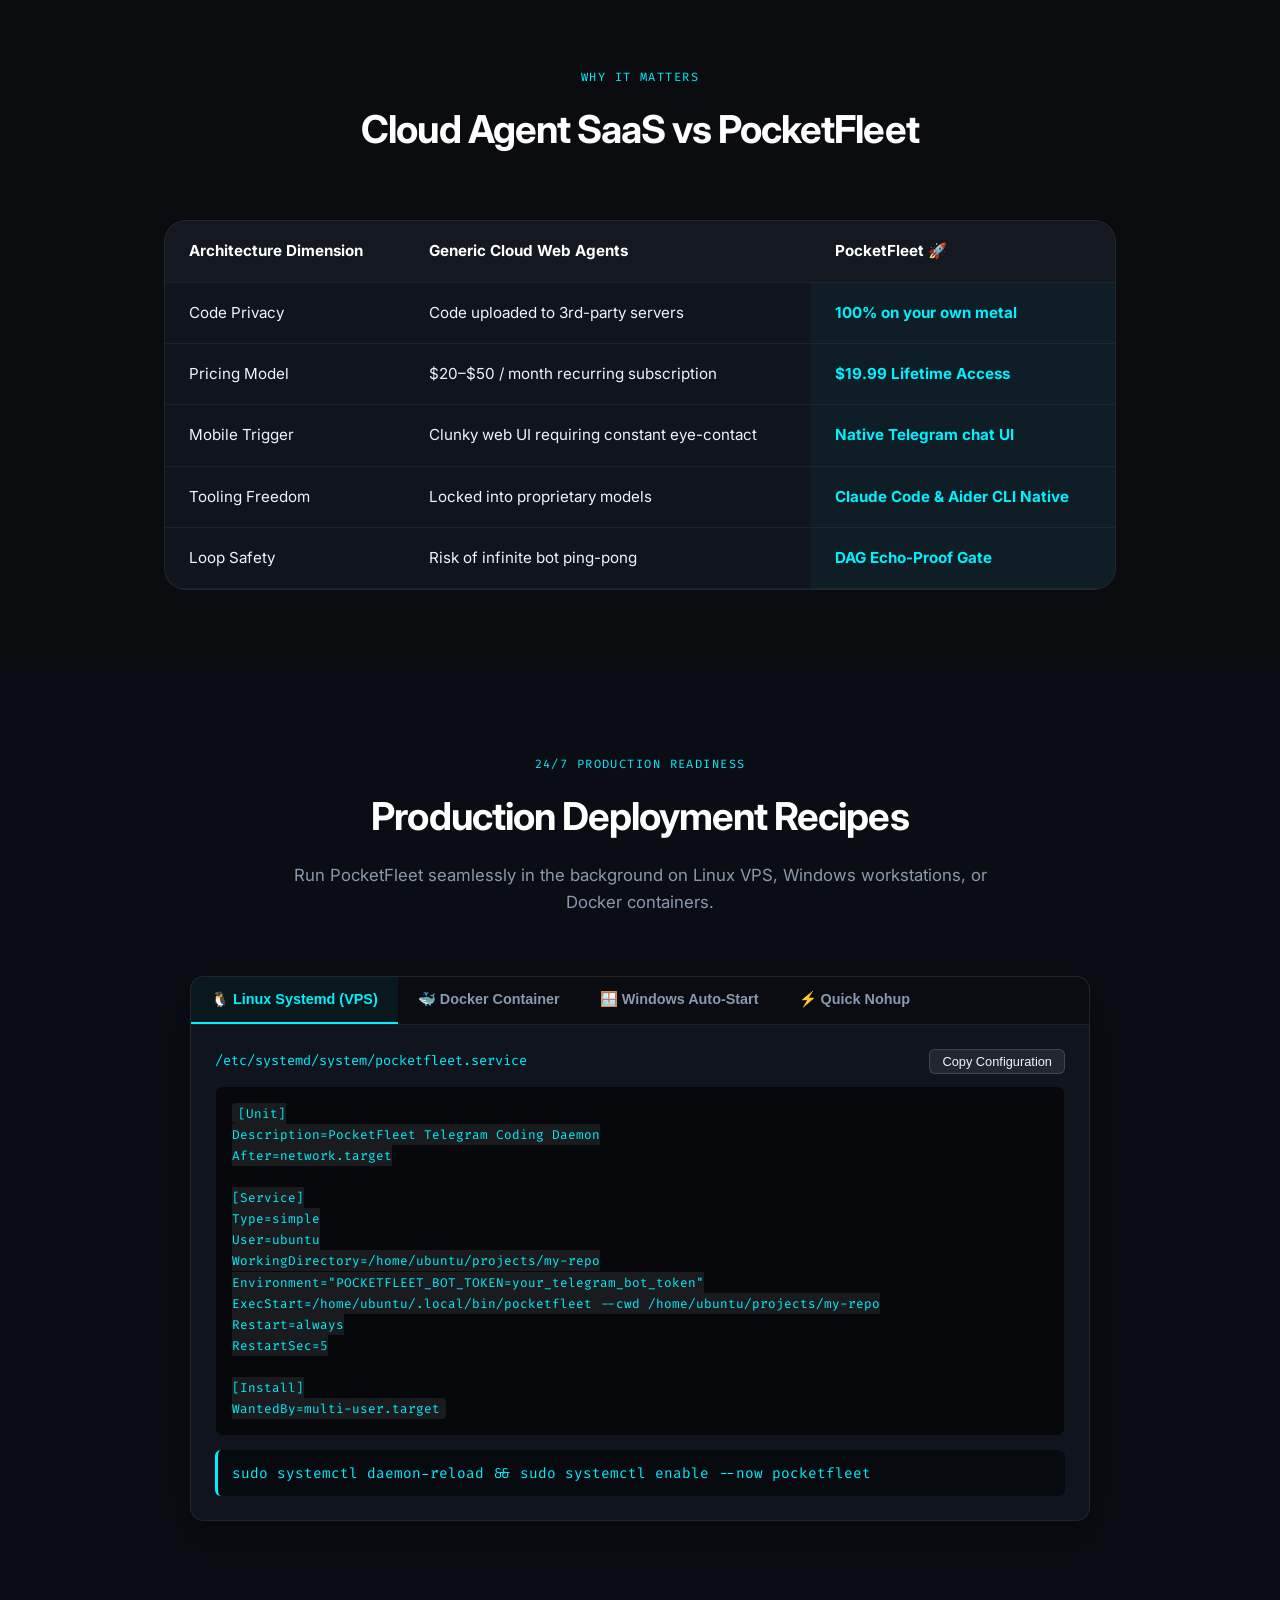
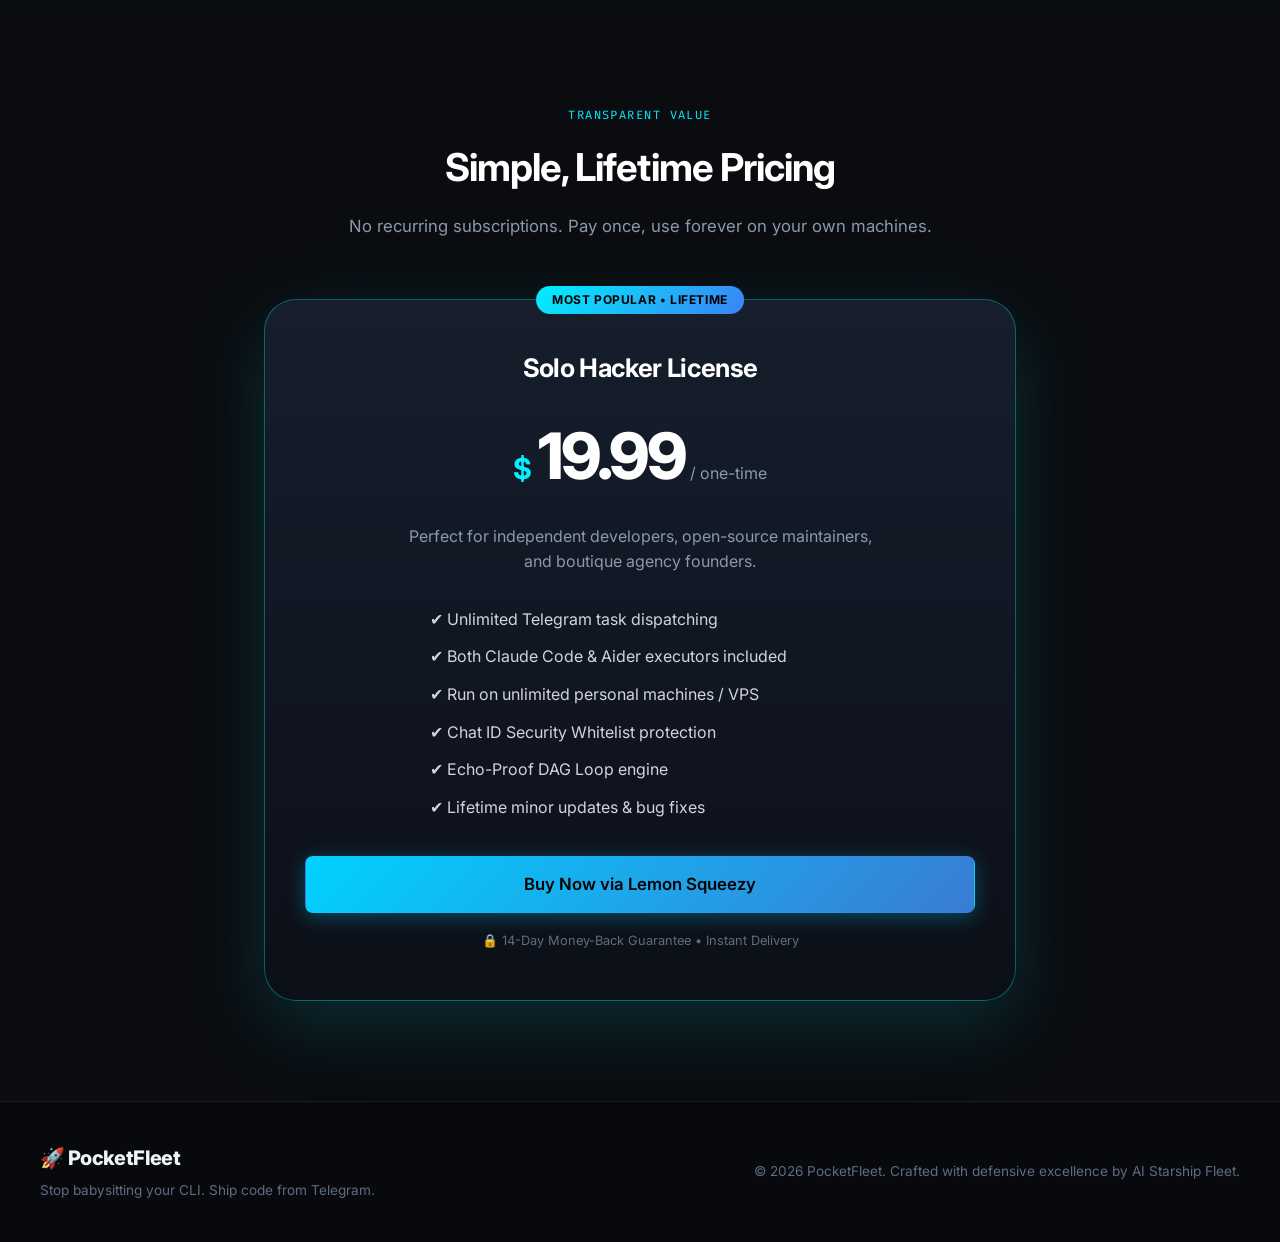
==== commit 7df34bec: "feat(landing): add interactive production deployment recipes section with copy buttons" ====
--- a/landing/index.html
+++ b/landing/index.html
@@ -21,6 +21,7 @@
       <nav class="nav-links">
         <a href="#features">Features</a>
         <a href="#demo">Live Simulator</a>
+        <a href="#deployment">Deployment</a>
         <a href="#storyboard">15s Story</a>
         <a href="#pricing">Pricing</a>
         <a href="https://github.com/fionhua/PocketFleet" target="_blank" class="github-link">
@@ -258,6 +259,90 @@
     </div>
   </section>
 
+  <!-- Production Deployment Recipes -->
+  <section id="deployment" class="deployment-section">
+    <div class="section-header">
+      <span class="section-tag">24/7 PRODUCTION READINESS</span>
+      <h2>Production Deployment Recipes</h2>
+      <p>Run PocketFleet seamlessly in the background on Linux VPS, Windows workstations, or Docker containers.</p>
+    </div>
+
+    <div class="deployment-box">
+      <div class="deploy-tabs">
+        <button class="deploy-tab active" data-tab="systemd">🐧 Linux Systemd (VPS)</button>
+        <button class="deploy-tab" data-tab="docker">🐳 Docker Container</button>
+        <button class="deploy-tab" data-tab="windows">🪟 Windows Auto-Start</button>
+        <button class="deploy-tab" data-tab="nohup">⚡ Quick Nohup</button>
+      </div>
+
+      <div class="deploy-content">
+        <!-- Linux Systemd -->
+        <div id="tab-systemd" class="deploy-panel active">
+          <div class="deploy-header-bar">
+            <span>/etc/systemd/system/pocketfleet.service</span>
+            <button class="copy-btn" onclick="copyDeployCode('code-systemd')">Copy Configuration</button>
+          </div>
+          <pre><code id="code-systemd">[Unit]
+Description=PocketFleet Telegram Coding Daemon
+After=network.target
+
+[Service]
+Type=simple
+User=ubuntu
+WorkingDirectory=/home/ubuntu/projects/my-repo
+Environment="POCKETFLEET_BOT_TOKEN=your_telegram_bot_token"
+ExecStart=/home/ubuntu/.local/bin/pocketfleet --cwd /home/ubuntu/projects/my-repo
+Restart=always
+RestartSec=5
+
+[Install]
+WantedBy=multi-user.target</code></pre>
+          <div class="deploy-commands">
+            <code>sudo systemctl daemon-reload &amp;&amp; sudo systemctl enable --now pocketfleet</code>
+          </div>
+        </div>
+
+        <!-- Docker -->
+        <div id="tab-docker" class="deploy-panel">
+          <div class="deploy-header-bar">
+            <span>docker run (Isolated Sandbox)</span>
+            <button class="copy-btn" onclick="copyDeployCode('code-docker')">Copy Command</button>
+          </div>
+          <pre><code id="code-docker">docker run -d \
+  --name pocketfleet \
+  --restart unless-stopped \
+  -v /home/user/my-repo:/workspace \
+  -e POCKETFLEET_BOT_TOKEN="your_bot_token" \
+  -e ANTHROPIC_API_KEY="your_anthropic_api_key" \
+  python:3.11-slim \
+  sh -c "pip install pocketfleet && pocketfleet --cwd /workspace"</code></pre>
+        </div>
+
+        <!-- Windows -->
+        <div id="tab-windows" class="deploy-panel">
+          <div class="deploy-header-bar">
+            <span>run_pocketfleet.bat (Windows Startup)</span>
+            <button class="copy-btn" onclick="copyDeployCode('code-windows')">Copy Batch Script</button>
+          </div>
+          <pre><code id="code-windows">@echo off
+cd /d "D:\projects\my-app"
+pocketfleet</code></pre>
+          <p class="deploy-tip">💡 Press Win+R, type <code>shell:startup</code>, and place a shortcut to this .bat file.</p>
+        </div>
+
+        <!-- Nohup -->
+        <div id="tab-nohup" class="deploy-panel">
+          <div class="deploy-header-bar">
+            <span>nohup background session (No Root Needed)</span>
+            <button class="copy-btn" onclick="copyDeployCode('code-nohup')">Copy Command</button>
+          </div>
+          <pre><code id="code-nohup">nohup pocketfleet --cwd /var/www/my-project > pocketfleet.log 2>&1 &
+tail -f pocketfleet.log</code></pre>
+        </div>
+      </div>
+    </div>
+  </section>
+
   <!-- Pricing -->
   <section id="pricing" class="pricing-section">
     <div class="section-header">
--- a/landing/style.css
+++ b/landing/style.css
@@ -794,6 +794,125 @@
   font-size: 0.85rem;
 }
 
+/* Deployment Section */
+.deployment-section {
+  padding: 80px 24px;
+  background: rgba(13, 17, 26, 0.4);
+}
+
+.deployment-box {
+  max-width: 900px;
+  margin: 0 auto;
+  background: var(--bg-card);
+  border: 1px solid var(--border-color);
+  border-radius: var(--radius-md);
+  overflow: hidden;
+  box-shadow: 0 16px 40px rgba(0, 0, 0, 0.4);
+}
+
+.deploy-tabs {
+  display: flex;
+  background: rgba(10, 12, 16, 0.9);
+  border-bottom: 1px solid var(--border-color);
+  overflow-x: auto;
+}
+
+.deploy-tab {
+  background: transparent;
+  border: none;
+  color: var(--text-muted);
+  padding: 14px 20px;
+  font-size: 0.9rem;
+  font-weight: 600;
+  cursor: pointer;
+  transition: all 0.2s ease;
+  white-space: nowrap;
+  border-bottom: 2px solid transparent;
+}
+
+.deploy-tab:hover {
+  color: var(--text-main);
+  background: rgba(255, 255, 255, 0.03);
+}
+
+.deploy-tab.active {
+  color: var(--accent-cyan);
+  border-bottom: 2px solid var(--accent-cyan);
+  background: rgba(0, 240, 255, 0.05);
+}
+
+.deploy-content {
+  padding: 24px;
+}
+
+.deploy-panel {
+  display: none;
+}
+
+.deploy-panel.active {
+  display: block;
+  animation: fadeIn 0.3s ease;
+}
+
+.deploy-header-bar {
+  display: flex;
+  justify-content: space-between;
+  align-items: center;
+  margin-bottom: 12px;
+  font-family: var(--font-mono);
+  font-size: 0.85rem;
+  color: var(--accent-cyan);
+}
+
+.copy-btn {
+  background: rgba(255, 255, 255, 0.08);
+  border: 1px solid rgba(255, 255, 255, 0.15);
+  color: var(--text-main);
+  padding: 4px 12px;
+  border-radius: 6px;
+  font-size: 0.8rem;
+  cursor: pointer;
+  transition: all 0.2s;
+}
+
+.copy-btn:hover {
+  background: rgba(0, 240, 255, 0.2);
+  border-color: var(--accent-cyan);
+  color: #fff;
+}
+
+.deploy-panel pre {
+  background: #06080b;
+  border: 1px solid rgba(255, 255, 255, 0.05);
+  border-radius: 8px;
+  padding: 16px;
+  overflow-x: auto;
+  font-family: var(--font-mono);
+  font-size: 0.88rem;
+  line-height: 1.5;
+  color: #a5b4fc;
+}
+
+.deploy-commands {
+  margin-top: 14px;
+  background: rgba(0, 0, 0, 0.5);
+  padding: 10px 14px;
+  border-radius: 6px;
+  border-left: 3px solid var(--accent-cyan);
+}
+
+.deploy-commands code {
+  color: var(--accent-cyan);
+  background: transparent;
+  padding: 0;
+}
+
+.deploy-tip {
+  margin-top: 14px;
+  font-size: 0.85rem;
+  color: var(--text-muted);
+}
+
 /* Responsive */
 @media (max-width: 900px) {
   .simulator-wrapper {
@@ -806,3 +925,4 @@
     font-size: 2.5rem;
   }
 }
+
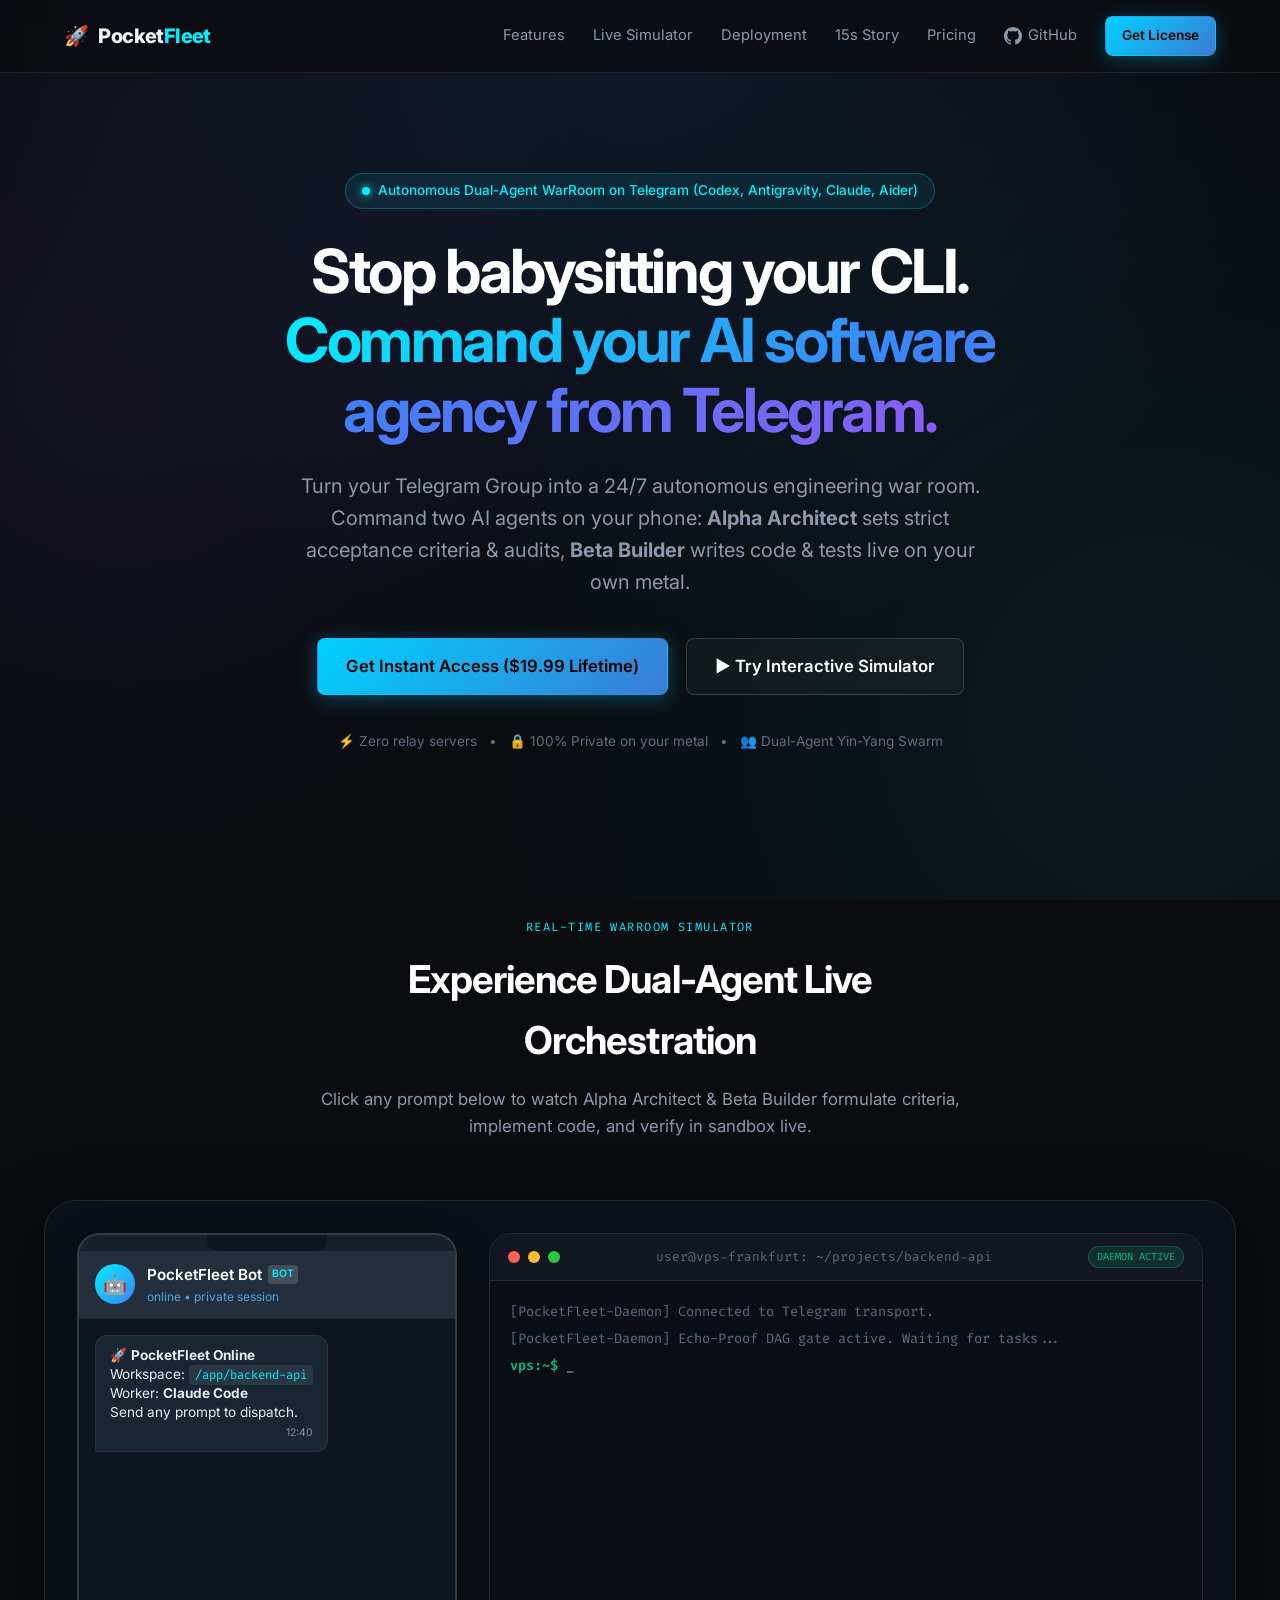
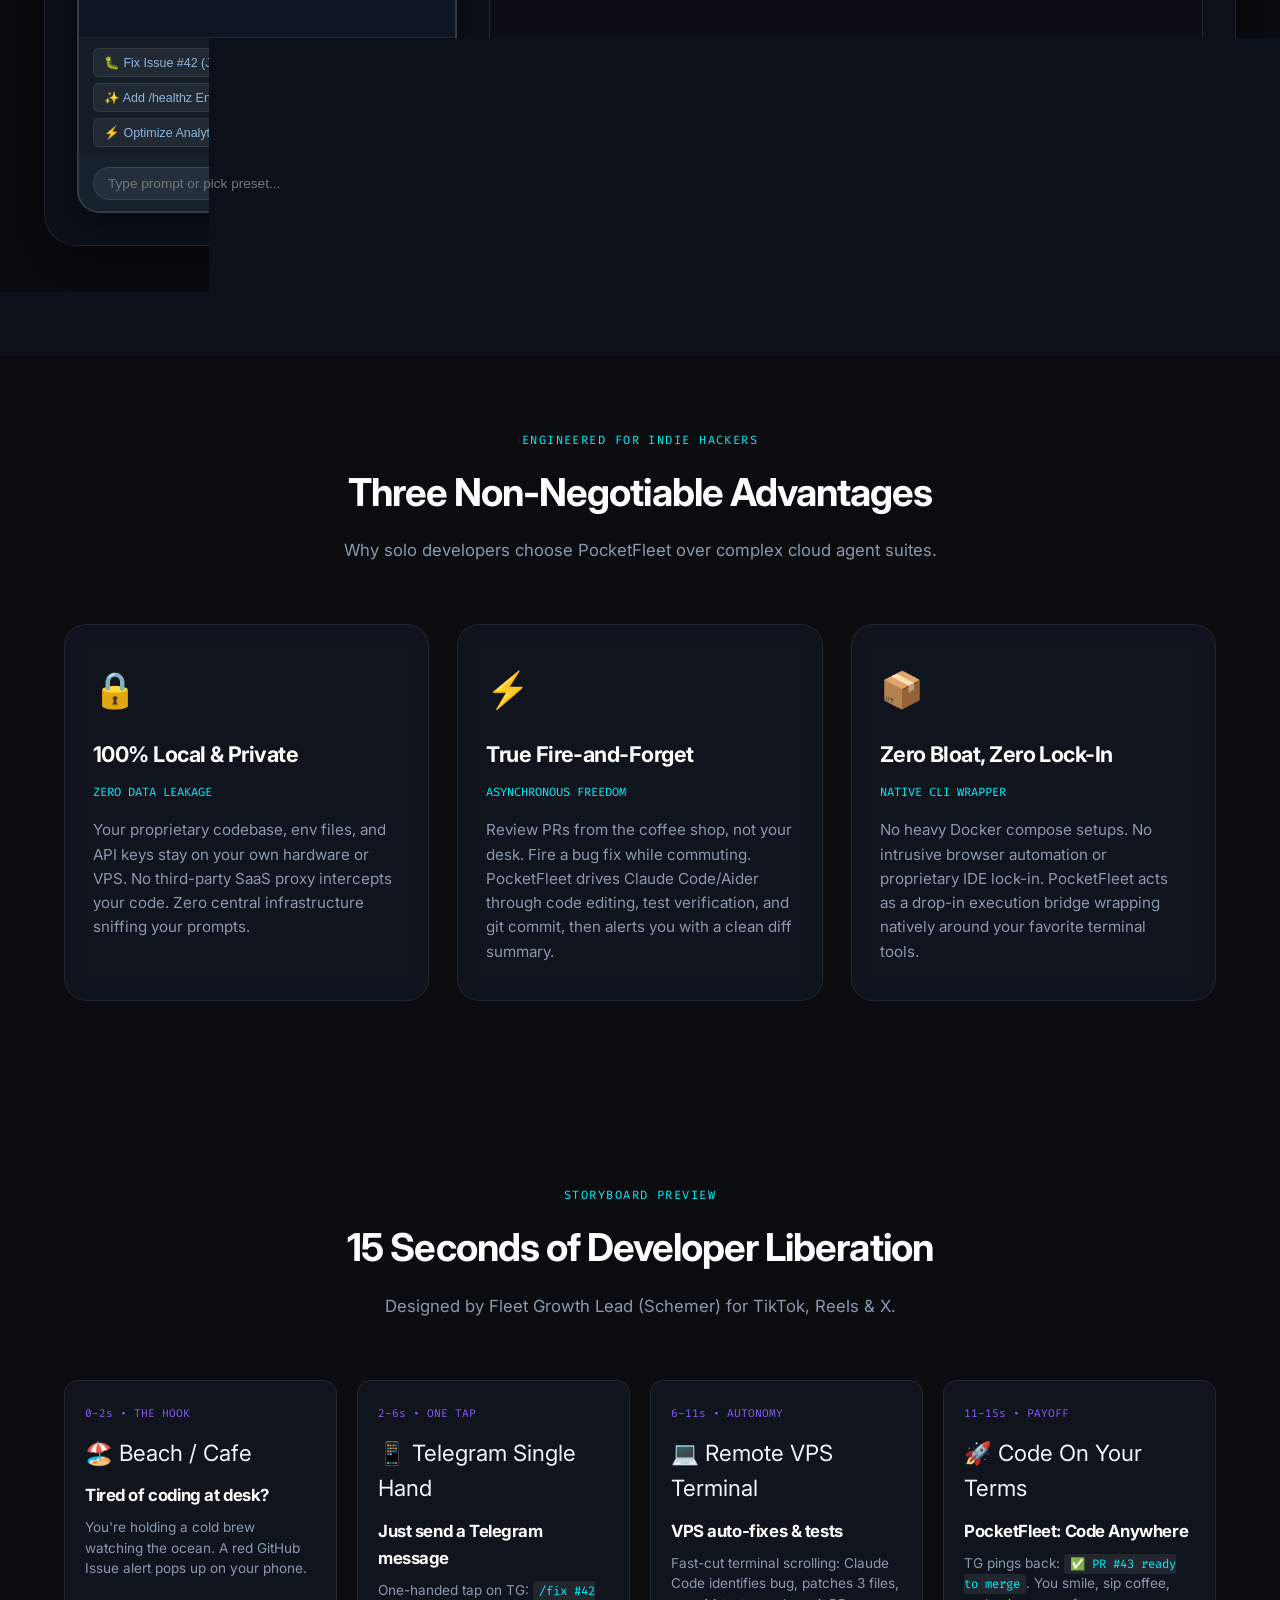
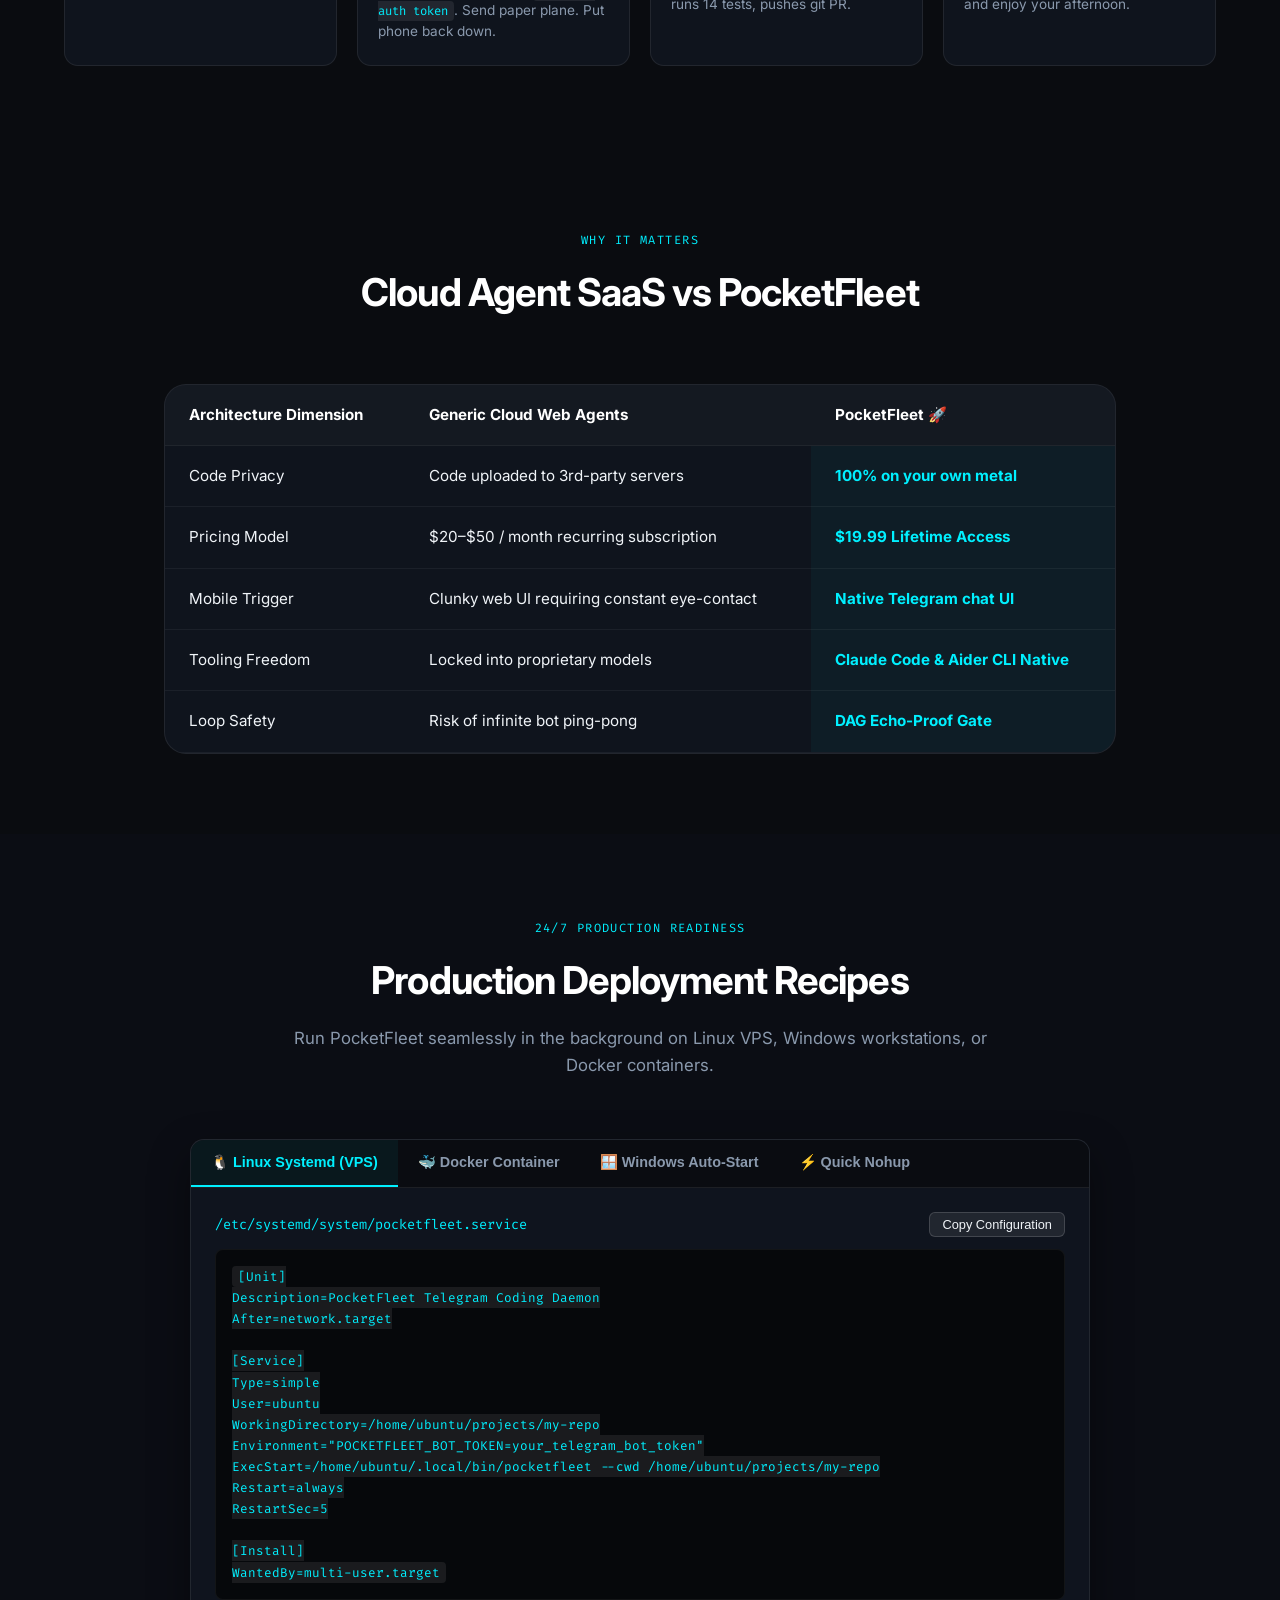
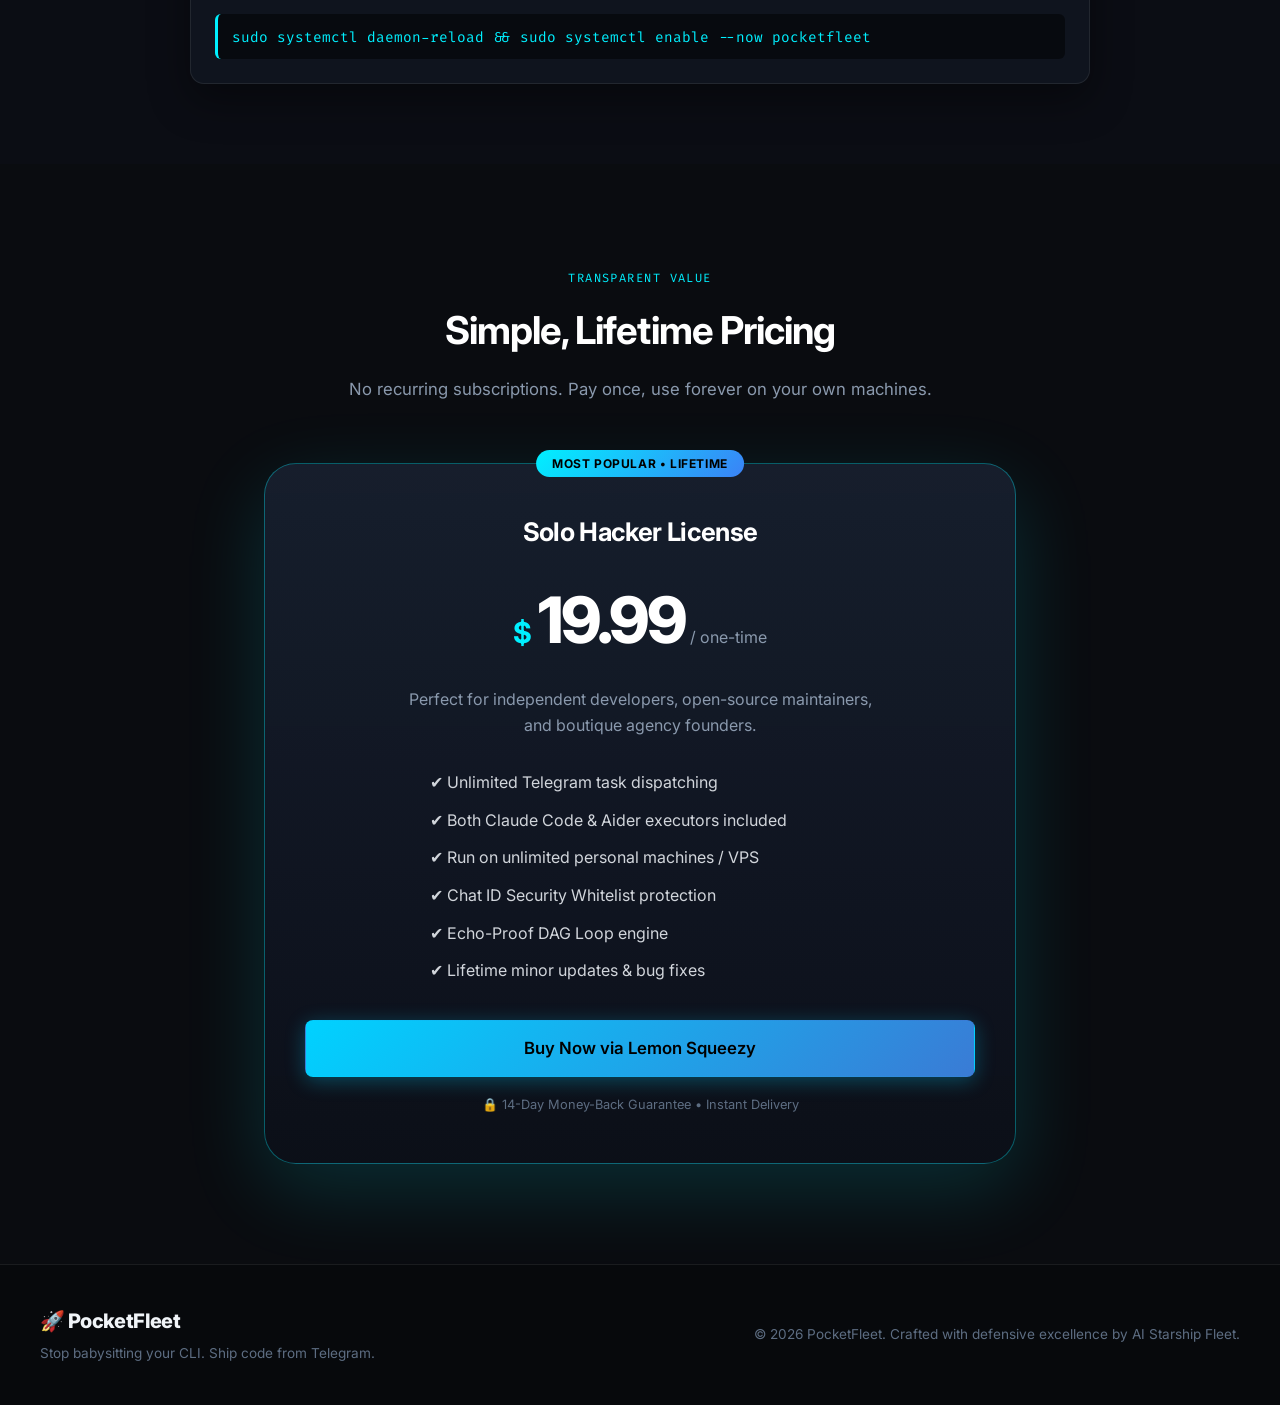
==== commit 4540c6f2: "feat(swarm): inject Dual-Agent Yin-Yang Swarm (Alpha Architect/Auditor and Beta Lead Builder) with W" ====
--- a/landing/index.html
+++ b/landing/index.html
@@ -39,15 +39,15 @@
     <div class="hero-container">
       <div class="badge-pill">
         <span class="badge-dot"></span>
-        <span>Telegram Remote Cockpit for Claude Code & Aider</span>
+        <span>Autonomous Dual-Agent WarRoom on Telegram (Codex, Antigravity, Claude, Aider)</span>
       </div>
       <h1 class="hero-title">
         Stop babysitting your CLI.<br>
-        <span class="gradient-text">Ship code from Telegram.</span>
+        <span class="gradient-text">Command your AI software agency from Telegram.</span>
       </h1>
       <p class="hero-subtitle">
-        You are at the coffee shop or walking your dog. Fire one Telegram message on your phone.
-        Your home PC or self-hosted VPS auto-fixes the bug, runs tests, and pushes a PR.
+        Turn your Telegram Group into a 24/7 autonomous engineering war room.
+        Command two AI agents on your phone: <strong>Alpha Architect</strong> sets strict acceptance criteria &amp; audits, <strong>Beta Builder</strong> writes code &amp; tests live on your own metal.
       </p>
       <div class="hero-cta-group">
         <a href="#pricing" class="btn btn-primary btn-lg pulse-glow">
@@ -62,7 +62,7 @@
         <span>•</span>
         <span>🔒 100% Private on your metal</span>
         <span>•</span>
-        <span>📦 Zero core dependencies</span>
+        <span>👥 Dual-Agent Yin-Yang Swarm</span>
       </div>
     </div>
   </section>
@@ -70,9 +70,10 @@
   <!-- Live Dual Interactive Simulator -->
   <section id="demo" class="demo-section">
     <div class="section-header">
-      <span class="section-tag">REAL-TIME SIMULATOR</span>
-      <h2>Experience The Asynchronous Power</h2>
-      <p>Click any prompt below to dispatch a simulated command from your phone to your remote terminal.</p>
+      <span class="section-tag">REAL-TIME WARROOM SIMULATOR</span>
+      <h2>Experience Dual-Agent Live Orchestration</h2>
+      <p>Click any prompt below to watch Alpha Architect &amp; Beta Builder formulate criteria, implement code, and verify in sandbox live.</p>
+
     </div>
 
     <div class="simulator-wrapper">
